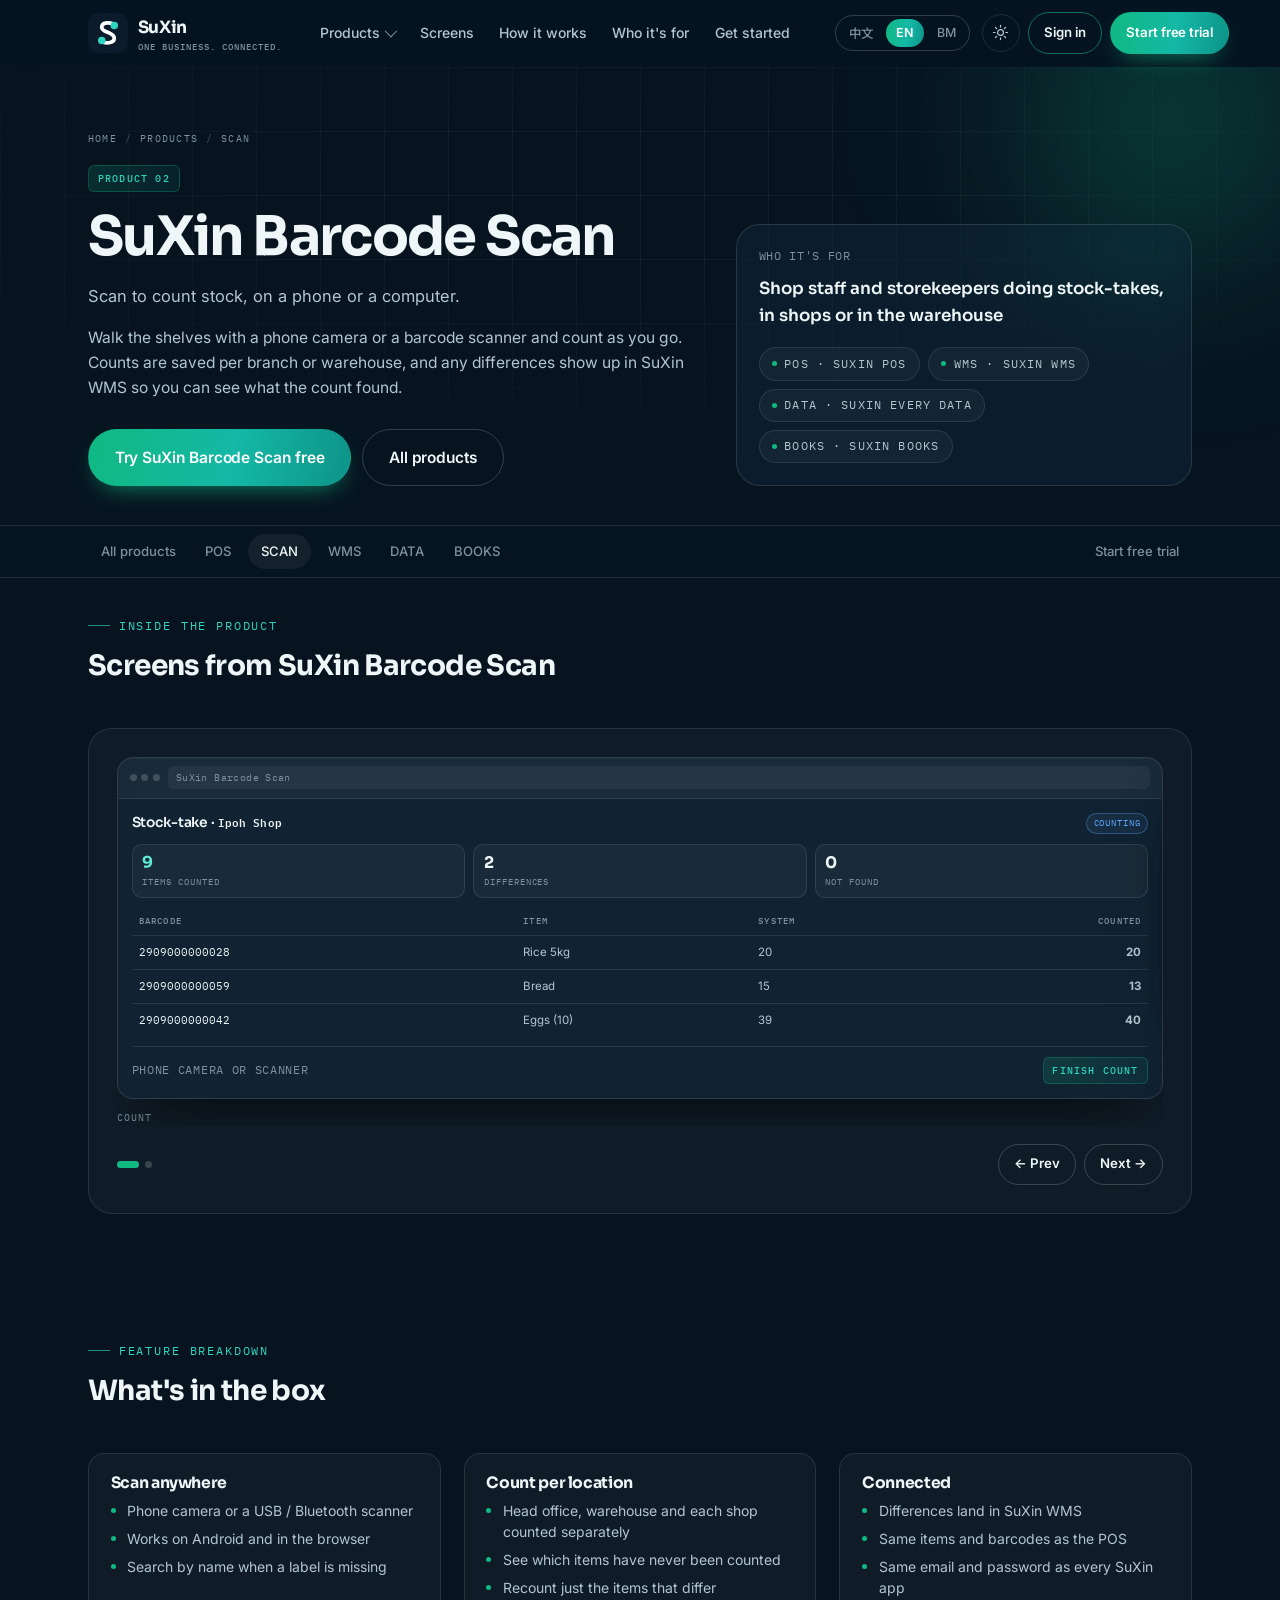
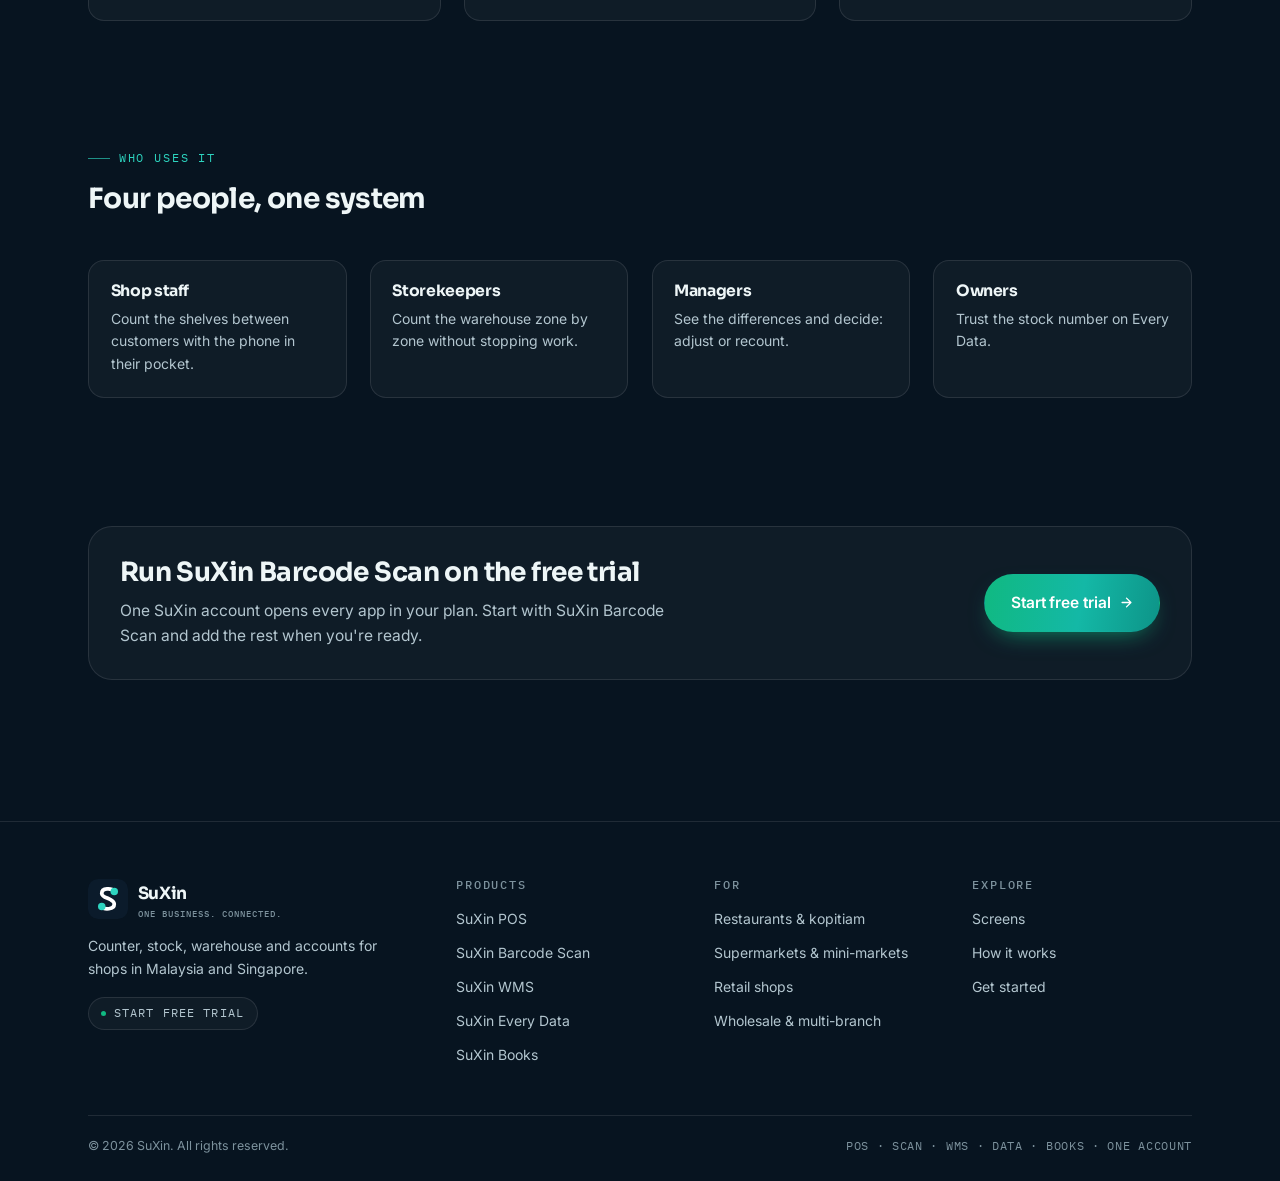
==== products/barcode-scan/index.html @ cfe455e8 "Replace BJ Enterprise site with the SuXin website" ====
<!DOCTYPE html>
<html lang="en">
<head>
<meta charset="utf-8"/>
<meta name="viewport" content="width=device-width, initial-scale=1"/>
<title>SuXin Barcode Scan — Scan to count stock, on a phone or a computer. | SuXin</title>
<meta name="description" content="Scan to count stock, on a phone or a computer."/>
<meta name="theme-color" content="#0B1B2B"/>
<meta property="og:type" content="website"/>
<meta property="og:site_name" content="SuXin"/>
<meta property="og:title" content="SuXin Barcode Scan"/>
<meta property="og:description" content="Scan to count stock, on a phone or a computer."/>
<meta property="og:image" content="../../assets/img/og-image.png"/>
<link rel="icon" type="image/svg+xml" href="../../assets/brand/suxin-mark.svg"/>
<link rel="apple-touch-icon" href="../../assets/brand/icon-192.png"/>
<link rel="preconnect" href="https://fonts.googleapis.com"/>
<link rel="preconnect" href="https://fonts.gstatic.com" crossorigin="anonymous"/>
<link rel="stylesheet" href="https://fonts.googleapis.com/css2?family=Sora:wght@400;500;600;700;800&amp;family=Inter:wght@400;500;600;700&amp;family=IBM+Plex+Mono:wght@400;500;600&amp;family=Noto+Sans+SC:wght@400;500;700&amp;display=swap"/>
<link rel="stylesheet" href="../../assets/site.css?v=a7d32435"/>
<link rel="stylesheet" href="../../assets/suxin.css?v=b6dadbbd"/>
<script>
  try { var t = localStorage.getItem('suxin-theme'); if (t === 'light') document.documentElement.setAttribute('data-theme', 'light'); } catch (e) {}
  document.documentElement.classList.add('js');
</script>
</head>
<body>
<!-- Generated by scripts/build_products.py; edit there, not here. -->
<div class="site">
<a href="#main" class="skip">Skip to content</a>

<header class="nav">
  <div class="wrap nav-in">
    <a class="brand" aria-label="SuXin home" href="../../#top"><img src="../../assets/brand/suxin-mark.svg" alt="" width="40" height="40"/><span>SuXin<small>One Business. Connected.</small></span></a>
    <nav class="nav-links" aria-label="Primary">
      <div class="mega-wrap">
        <button type="button" class="navlink has-mega" aria-expanded="false" aria-controls="mega">Products <i class="caret" aria-hidden="true"></i></button>
        <div class="mega" id="mega">
          <div class="mega-grid">
            <a class="mega-item" href="../../products/pos/"><span class="tag">POS</span><span><b>SuXin POS</b><span>Counter checkout for retail, supermarkets and F&amp;B.</span></span></a>
            <a class="mega-item" href="../../products/barcode-scan/" aria-current="page"><span class="tag">SCAN</span><span><b>SuXin Barcode Scan</b><span>Stock-take with a phone or a computer.</span></span></a>
            <a class="mega-item" href="../../products/wms/"><span class="tag">WMS</span><span><b>SuXin WMS</b><span>Receiving, transfers, purchase orders, costing.</span></span></a>
            <a class="mega-item" href="../../products/every-data/"><span class="tag">DATA</span><span><b>SuXin Every Data</b><span>The owner's view: sales, stock, reports, staff.</span></span></a>
            <a class="mega-item" href="../../products/books/"><span class="tag">BOOKS</span><span><b>SuXin Books</b><span>MyInvois e-invoices, bookkeeping, P&amp;L.</span></span></a>
          </div>
          <div class="mega-foot"><span class="mono dim">One account for every app</span><a href="../../#products">See all products →</a></div>
        </div>
      </div>
      <a href="../../#screens">Screens</a>
      <a href="../../#flow">How it works</a>
      <a href="../../#built-for">Who it's for</a>
      <a href="../../#start">Get started</a>
    </nav>
    <div class="nav-right">
      <div class="lang-switch" role="group" aria-label="Language"><button type="button" data-lang="zh" lang="zh-Hans">中文</button><button type="button" data-lang="en" lang="en">EN</button><button type="button" data-lang="ms" lang="ms">BM</button></div>
      <button type="button" class="icon-btn theme-btn" aria-label="Switch colour theme" title="Switch colour theme">
        <svg viewBox="0 0 24 24" fill="none" stroke="currentColor" stroke-width="1.7" aria-hidden="true" class="i-sun"><circle cx="12" cy="12" r="4.2"></circle><path d="M12 2v2.4M12 19.6V22M2 12h2.4M19.6 12H22M4.9 4.9l1.7 1.7M17.4 17.4l1.7 1.7M19.1 4.9l-1.7 1.7M6.6 17.4l-1.7 1.7" stroke-linecap="round"></path></svg>
        <svg viewBox="0 0 24 24" fill="none" stroke="currentColor" stroke-width="1.7" aria-hidden="true" class="i-moon"><path d="M20 14.2A8.4 8.4 0 1 1 9.8 4a6.9 6.9 0 0 0 10.2 10.2Z" stroke-linejoin="round"></path></svg>
      </button>
      <a class="btn btn-ghost btn-sm signin-btn" href="../../#start" data-link="signin">Sign in</a>
      <a class="btn btn-primary btn-sm" href="../../#start">Start free trial</a>
      <button type="button" class="icon-btn burger" aria-label="Open menu" aria-expanded="false" aria-controls="drawer">
        <svg viewBox="0 0 24 24" fill="none" stroke="currentColor" stroke-width="1.8" aria-hidden="true"><path d="M4 7h16M4 12h16M4 17h16" stroke-linecap="round"></path></svg>
      </button>
    </div>
  </div>
</header>

<div class="drawer" id="drawer">
  <nav aria-label="Mobile menu">
    <span class="dlabel">Products</span>
    <a class="sub" href="../../products/pos/">SuXin POS — Counter</a>
    <a class="sub" href="../../products/barcode-scan/" aria-current="page">SuXin Barcode Scan — Stock-take</a>
    <a class="sub" href="../../products/wms/">SuXin WMS — Warehouse</a>
    <a class="sub" href="../../products/every-data/">SuXin Every Data — Owner's view</a>
    <a class="sub" href="../../products/books/">SuXin Books — Accounts</a>
    <span class="dlabel">Explore</span>
    <a href="../../#screens">Screens</a>
    <a href="../../#flow">How it works</a>
    <a href="../../#built-for">Who it's for</a>
    <a href="../../#start">Get started</a>
  </nav>
  <div class="drawer-lang"><div class="lang-switch" role="group" aria-label="Language"><button type="button" data-lang="zh" lang="zh-Hans">中文</button><button type="button" data-lang="en" lang="en">EN</button><button type="button" data-lang="ms" lang="ms">BM</button></div></div>
  <a class="btn btn-ghost btn-block btn-lg drawer-signin" href="../../#start" data-link="signin">Sign in</a>
  <a class="btn btn-primary btn-block btn-lg" href="../../#start">Start free trial</a>
</div>

<main id="main">
<div class="page-in">

<section class="phead grid-bg"><span class="glow ora" style="width:400px;height:400px;top:-150px;right:-90px"></span>
  <div class="wrap">
    <nav class="crumbs" aria-label="Breadcrumb"><a href="../../">Home</a><span>/</span><a href="../../#products">Products</a><span>/</span><span aria-current="page">SCAN</span></nav>
    <div class="phead-side mt-4">
      <div>
        <span class="badge">Product 02</span>
        <h1 class="h1 mt-4">SuXin Barcode Scan</h1>
        <p class="lead mt-4">Scan to count stock, on a phone or a computer.</p>
        <p class="muted mt-4 max-w-[60ch]">Walk the shelves with a phone camera or a barcode scanner and count as you go. Counts are saved per branch or warehouse, and any differences show up in SuXin WMS so you can see what the count found.</p>
        <div class="hero-cta mt-[1.75rem]">
          <a class="btn btn-primary btn-lg" href="../../#start">Try SuXin Barcode Scan free</a>
          <a class="btn btn-ghost btn-lg" href="../../#products">All products</a>
        </div>
      </div>
      <div class="card glass">
        <div class="mono dim">Who it's for</div>
        <p class="mt-[0.6rem] font-(family-name:--f-display) text-[1.05rem] font-semibold">Shop staff and storekeepers doing stock-takes, in shops or in the warehouse</p>
        <div class="chips mt-[1.1rem]"><a class="chip" href="../../products/pos/"><i class="dot"></i>POS · SuXin POS</a><a class="chip" href="../../products/wms/"><i class="dot"></i>WMS · SuXin WMS</a><a class="chip" href="../../products/every-data/"><i class="dot"></i>DATA · SuXin Every Data</a><a class="chip" href="../../products/books/"><i class="dot"></i>BOOKS · SuXin Books</a></div>
      </div>
    </div>
  </div>
</section>

<div class="subnav">
  <div class="wrap subnav-in">
    <a href="../../#products">All products</a><a href="../../products/pos/">POS</a><a href="../../products/barcode-scan/" aria-current="page">SCAN</a><a href="../../products/wms/">WMS</a><a href="../../products/every-data/">DATA</a><a href="../../products/books/">BOOKS</a>
    <a class="ml-auto" href="../../#start">Start free trial</a>
  </div>
</div>

<section class="sec-tight pt-0">
  <div class="wrap">
    <div class="sec-head rv"><span class="eyebrow">Inside the product</span><h2 class="h2 text-[1.75rem]">Screens from SuXin Barcode Scan</h2></div>
    <div class="carousel" role="region" aria-label="SuXin Barcode Scan screens" tabindex="0">
      <div class="car-viewport"><div class="car-track"><div class="car-slide"><div class="mock"><div class="mock-bar"><span class="dots"><i></i><i></i><i></i></span><span class="url">SuXin Barcode Scan</span></div><div class="mock-body"><div class="mock-row"><span class="mock-h">Stock-take · <span class="code">Ipoh Shop</span></span><span class="st info">Counting</span></div><div class="kpis"><div class="kpi gold"><b>9</b><span>Items counted</span></div><div class="kpi"><b>2</b><span>Differences</span></div><div class="kpi"><b>0</b><span>Not found</span></div></div><table class="tbl"><thead><tr><th>Barcode</th><th>Item</th><th>System</th><th class="text-right">Counted</th></tr></thead><tbody><tr><td><span class="sk">2909000000028</span></td><td>Rice 5kg</td><td>20</td><td class="text-right"><b>20</b></td></tr><tr><td><span class="sk">2909000000059</span></td><td>Bread</td><td>15</td><td class="text-right"><b>13</b></td></tr><tr><td><span class="sk">2909000000042</span></td><td>Eggs (10)</td><td>39</td><td class="text-right"><b>40</b></td></tr></tbody></table><div class="mock-row border-t border-(--line) pt-[0.6rem]"><span class="mono dim">Phone camera or scanner</span><span class="badge">Finish count</span></div></div></div><div class="car-cap">Count</div></div><div class="car-slide" inert><div class="mock"><div class="mock-bar"><span class="dots"><i></i><i></i><i></i></span><span class="url">SuXin WMS</span></div><div class="mock-body"><div class="mock-row"><span class="mock-h">What the count found</span><span class="st warn">2 differences</span></div><table class="tbl"><thead><tr><th>Item</th><th>Expected</th><th>Counted</th><th class="text-right">Diff.</th></tr></thead><tbody><tr><td>Bread</td><td>15</td><td>13</td><td class="text-right"><span class="st warn">−2</span></td></tr><tr><td>Eggs (10)</td><td>39</td><td>40</td><td class="text-right"><span class="st ok">+1</span></td></tr><tr><td>Rice 5kg</td><td>20</td><td>20</td><td class="text-right"><span class="st">0</span></td></tr></tbody></table><div class="mock-row border-t border-(--line) pt-[0.6rem]"><span class="mono dim">Adjust stock or recount</span><span class="badge">Review</span></div></div></div><div class="car-cap">Differences in WMS</div></div></div></div>
      <div class="car-nav">
        <div class="car-dots"><button type="button" aria-label="Show Count" aria-current="true" class="on"></button><button type="button" aria-label="Show Differences in WMS" aria-current="false"></button></div>
        <div class="flex gap-2"><button type="button" class="btn btn-ghost btn-sm car-prev" aria-label="Previous screen">← Prev</button><button type="button" class="btn btn-ghost btn-sm car-next" aria-label="Next screen">Next →</button></div>
      </div>
    </div>
  </div>
</section>

<section class="sec-tight">
  <div class="wrap">
    <div class="sec-head rv"><span class="eyebrow">Feature breakdown</span><h2 class="h2 text-[1.75rem]">What's in the box</h2></div>
    <div class="grid g3"><div class="fbox rv"><h4>Scan anywhere</h4><ul><li>Phone camera or a USB / Bluetooth scanner</li><li>Works on Android and in the browser</li><li>Search by name when a label is missing</li></ul></div><div class="fbox rv d1"><h4>Count per location</h4><ul><li>Head office, warehouse and each shop counted separately</li><li>See which items have never been counted</li><li>Recount just the items that differ</li></ul></div><div class="fbox rv d2"><h4>Connected</h4><ul><li>Differences land in SuXin WMS</li><li>Same items and barcodes as the POS</li><li>Same email and password as every SuXin app</li></ul></div></div>
  </div>
</section>

<section class="sec-tight">
  <div class="wrap">
    <div class="sec-head rv"><span class="eyebrow">Who uses it</span><h2 class="h2 text-[1.75rem]">Four people, one system</h2></div>
    <div class="grid g4"><div class="fbox rv"><h4>Shop staff</h4><p class="text-(length:--fs-sm) text-(color:--tx-2)">Count the shelves between customers with the phone in their pocket.</p></div><div class="fbox rv d1"><h4>Storekeepers</h4><p class="text-(length:--fs-sm) text-(color:--tx-2)">Count the warehouse zone by zone without stopping work.</p></div><div class="fbox rv d2"><h4>Managers</h4><p class="text-(length:--fs-sm) text-(color:--tx-2)">See the differences and decide: adjust or recount.</p></div><div class="fbox rv d3"><h4>Owners</h4><p class="text-(length:--fs-sm) text-(color:--tx-2)">Trust the stock number on Every Data.</p></div></div>
  </div>
</section>

<section class="sec-tight">
  <div class="wrap">
    <div class="card card-pad-lg rv grid grid-cols-[minmax(0,1.2fr)_auto] items-center gap-[1.75rem] max-[860px]:grid-cols-1">
      <div>
        <h2 class="h2 text-[1.65rem]">Run SuXin Barcode Scan on the free trial</h2>
        <p class="muted mt-[0.7rem] max-w-[56ch]">One SuXin account opens every app in your plan. Start with SuXin Barcode Scan and add the rest when you're ready.</p>
      </div>
      <div class="band-cta"><a class="btn btn-primary btn-lg" href="../../#start">Start free trial <svg viewBox="0 0 24 24" fill="none" stroke="currentColor" stroke-width="2.2" aria-hidden="true"><path d="M5 12h13M12 5l7 7-7 7" stroke-linecap="round" stroke-linejoin="round"></path></svg></a></div>
    </div>
  </div>
</section>

</div>
</main>

<footer class="foot">
  <div class="wrap">
    <div class="foot-grid">
      <div>
        <a class="brand mb-4" aria-label="SuXin home" href="../../#top"><img src="../../assets/brand/suxin-mark.svg" alt="" width="40" height="40"/><span>SuXin<small>One Business. Connected.</small></span></a>
        <p class="muted max-w-[34ch] text-(length:--fs-sm)">Counter, stock, warehouse and accounts for shops in Malaysia and Singapore.</p>
        <div class="chips mt-4"><a class="chip" href="../../#start"><i class="dot"></i>Start free trial</a></div>
      </div>
      <div><h4>Products</h4>
        <ul>
          <li><a href="../../products/pos/">SuXin POS</a></li>
          <li><a href="../../products/barcode-scan/">SuXin Barcode Scan</a></li>
          <li><a href="../../products/wms/">SuXin WMS</a></li>
          <li><a href="../../products/every-data/">SuXin Every Data</a></li>
          <li><a href="../../products/books/">SuXin Books</a></li>
        </ul>
      </div>
      <div><h4>For</h4>
        <ul>
          <li><a href="../../#built-for">Restaurants &amp; kopitiam</a></li>
          <li><a href="../../#built-for">Supermarkets &amp; mini-markets</a></li>
          <li><a href="../../#built-for">Retail shops</a></li>
          <li><a href="../../#built-for">Wholesale &amp; multi-branch</a></li>
        </ul>
      </div>
      <div><h4>Explore</h4>
        <ul>
          <li><a href="../../#screens">Screens</a></li>
          <li><a href="../../#flow">How it works</a></li>
          <li><a href="../../#start">Get started</a></li>
        </ul>
      </div>
    </div>
    <div class="foot-bot"><span>© <span data-year>2026</span> SuXin. All rights reserved.</span><span class="mono">POS · SCAN · WMS · DATA · BOOKS · one account</span></div>
  </div>
</footer>
</div>
<script src="../../assets/i18n.js?v=e50a1dd6" defer></script>
<script src="../../assets/site.js?v=f52f647a" defer></script>
</body>
</html>
---- assets/suxin.css ----
/* SuXin additions on top of site.css (the shared layout system). */

.site .skip { position: absolute; top: 0; left: -9999px; z-index: 200; border-bottom-right-radius: .5rem; background: var(--grad); color: #fff; padding: .7rem 1.1rem; }
.site .skip:focus { left: 0; }

/* Square app-icon logo instead of a tall mark */
.site .brand { gap: .6rem; }
.site .brand img { height: 40px; width: 40px; border-radius: 10px; }
.site .brand small { letter-spacing: .12em; font-size: .54rem; }

/* Product code inside the flow circles */
.site .node-code { font-family: var(--f-mono); font-weight: 600; }

/* Sixth product card: the "start here" card */
.site .pcard-cta { background: var(--grad-soft); border-color: var(--line-strong); }

/* Small-screen tidy-ups for the longer SuXin labels */
@media (width <= 620px) {
  .site .brand small { display: none; }
  .site .hero-chips { flex-wrap: wrap; }
}

/* Light theme: the mint/teal accents need more contrast on a pale background */
:root[data-theme=light] .site { --gold: #0d9488; --amber: #0f766e; }

/* Language switch: 中文 / EN / BM, a single segmented pill */
.site .lang-switch { display: inline-flex; align-items: center; gap: 2px; padding: 3px; border: 1px solid var(--line-strong); border-radius: var(--r-pill); margin-right: .25rem; }
.site .lang-switch button { font: 500 .78rem/1 var(--f-body); color: var(--tx-3); min-width: 2.4rem; padding: .5rem .65rem; border-radius: var(--r-pill); cursor: pointer; transition: color .18s, background .18s; }
.site .lang-switch button:hover { color: var(--tx); }
.site .lang-switch button[aria-pressed="true"] { color: #fff; background: var(--grad); font-weight: 600; }
.site .lang-switch button[lang="zh-Hans"] { font-family: "Noto Sans SC", var(--f-body); }
.site .signin-btn { border-color: color-mix(in srgb, var(--orange) 55%, transparent); color: var(--tx); }
.site .drawer-lang { margin-top: 1.5rem; }
.site .drawer-lang .lang-switch button { font-size: .95rem; padding: .6rem .9rem; }
.site .drawer .drawer-signin { margin-top: 1rem; }
.site .drawer .drawer-signin + .btn { margin-top: .6rem; }
/* Keep the header from crowding: language + sign-in move into the menu below 1080px */
@media (width <= 1080px) {
  .site .nav-right > .lang-switch, .site .nav-right > .signin-btn { display: none; }
}
/* Chinese headings: break between phrases, not in the middle of one */
html[lang="zh-Hans"] .site :is(.display, .h1, .h2) { word-break: keep-all; text-wrap: balance; }
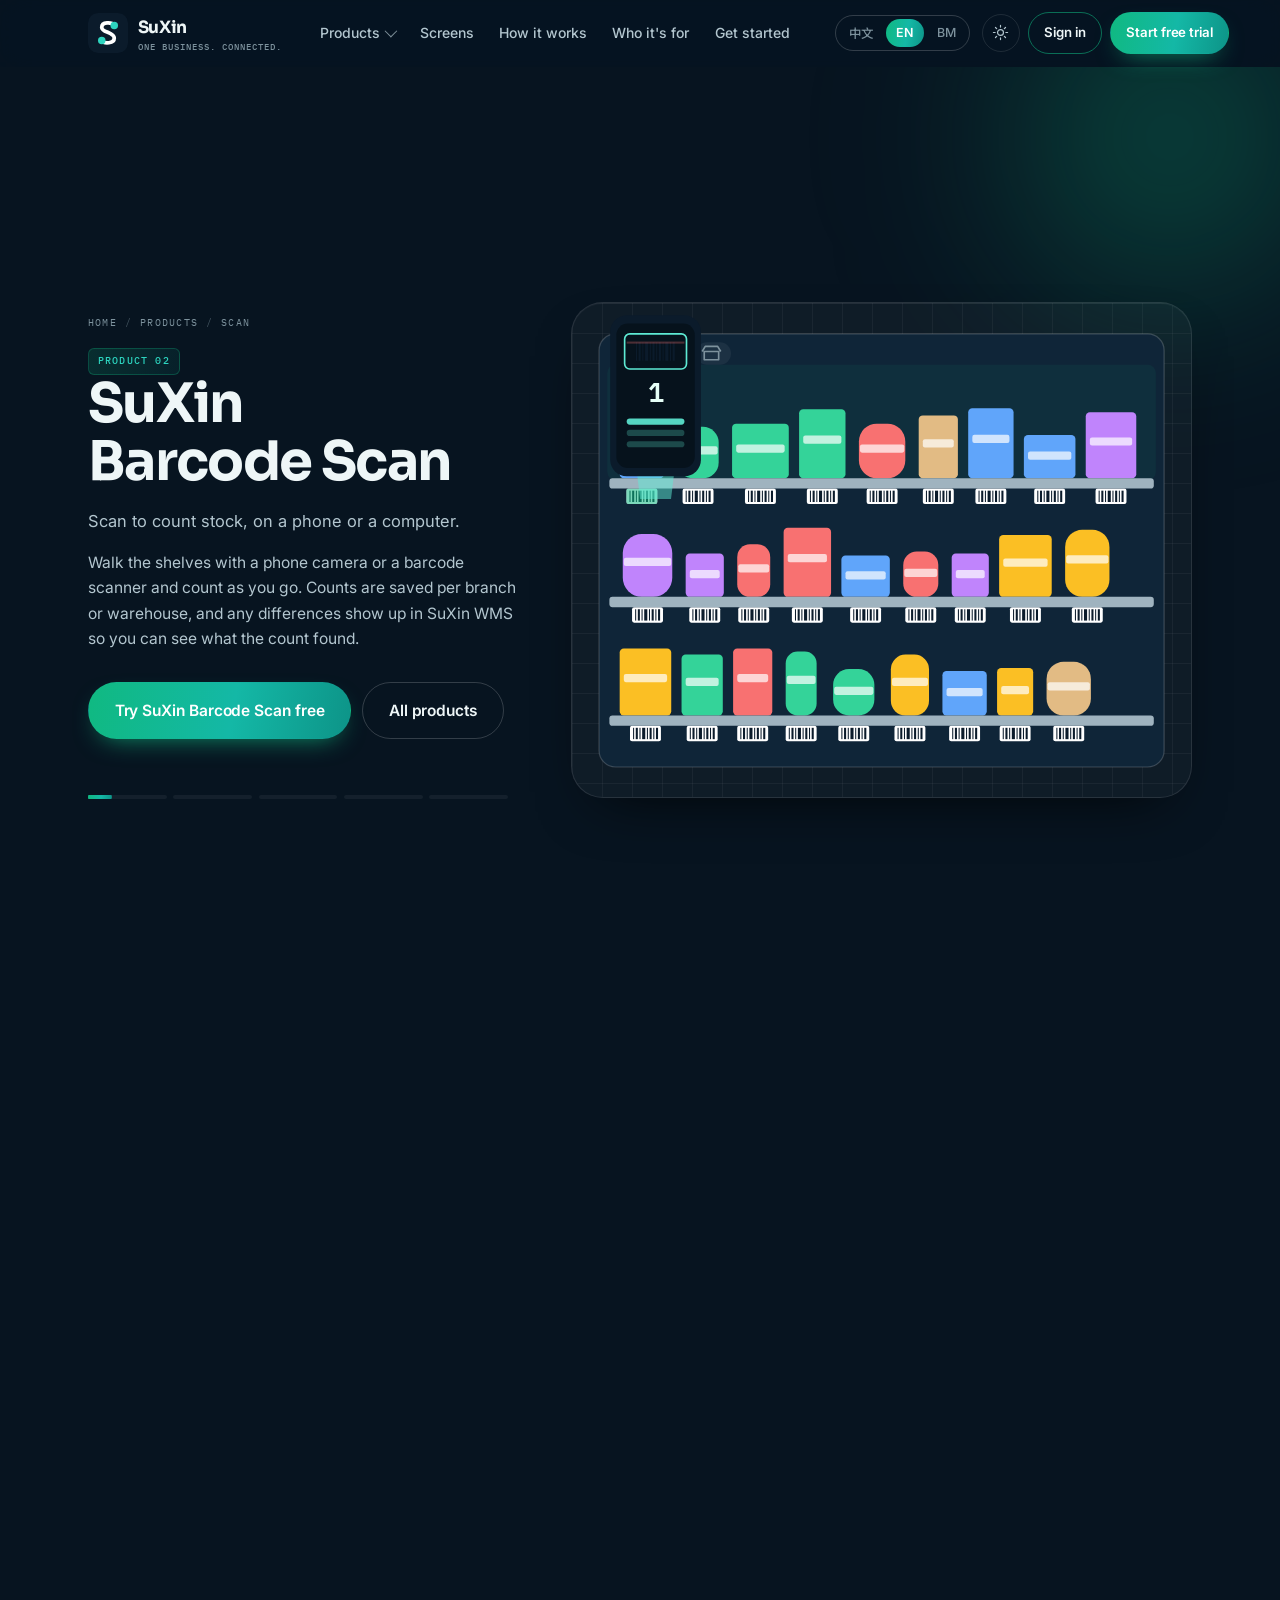
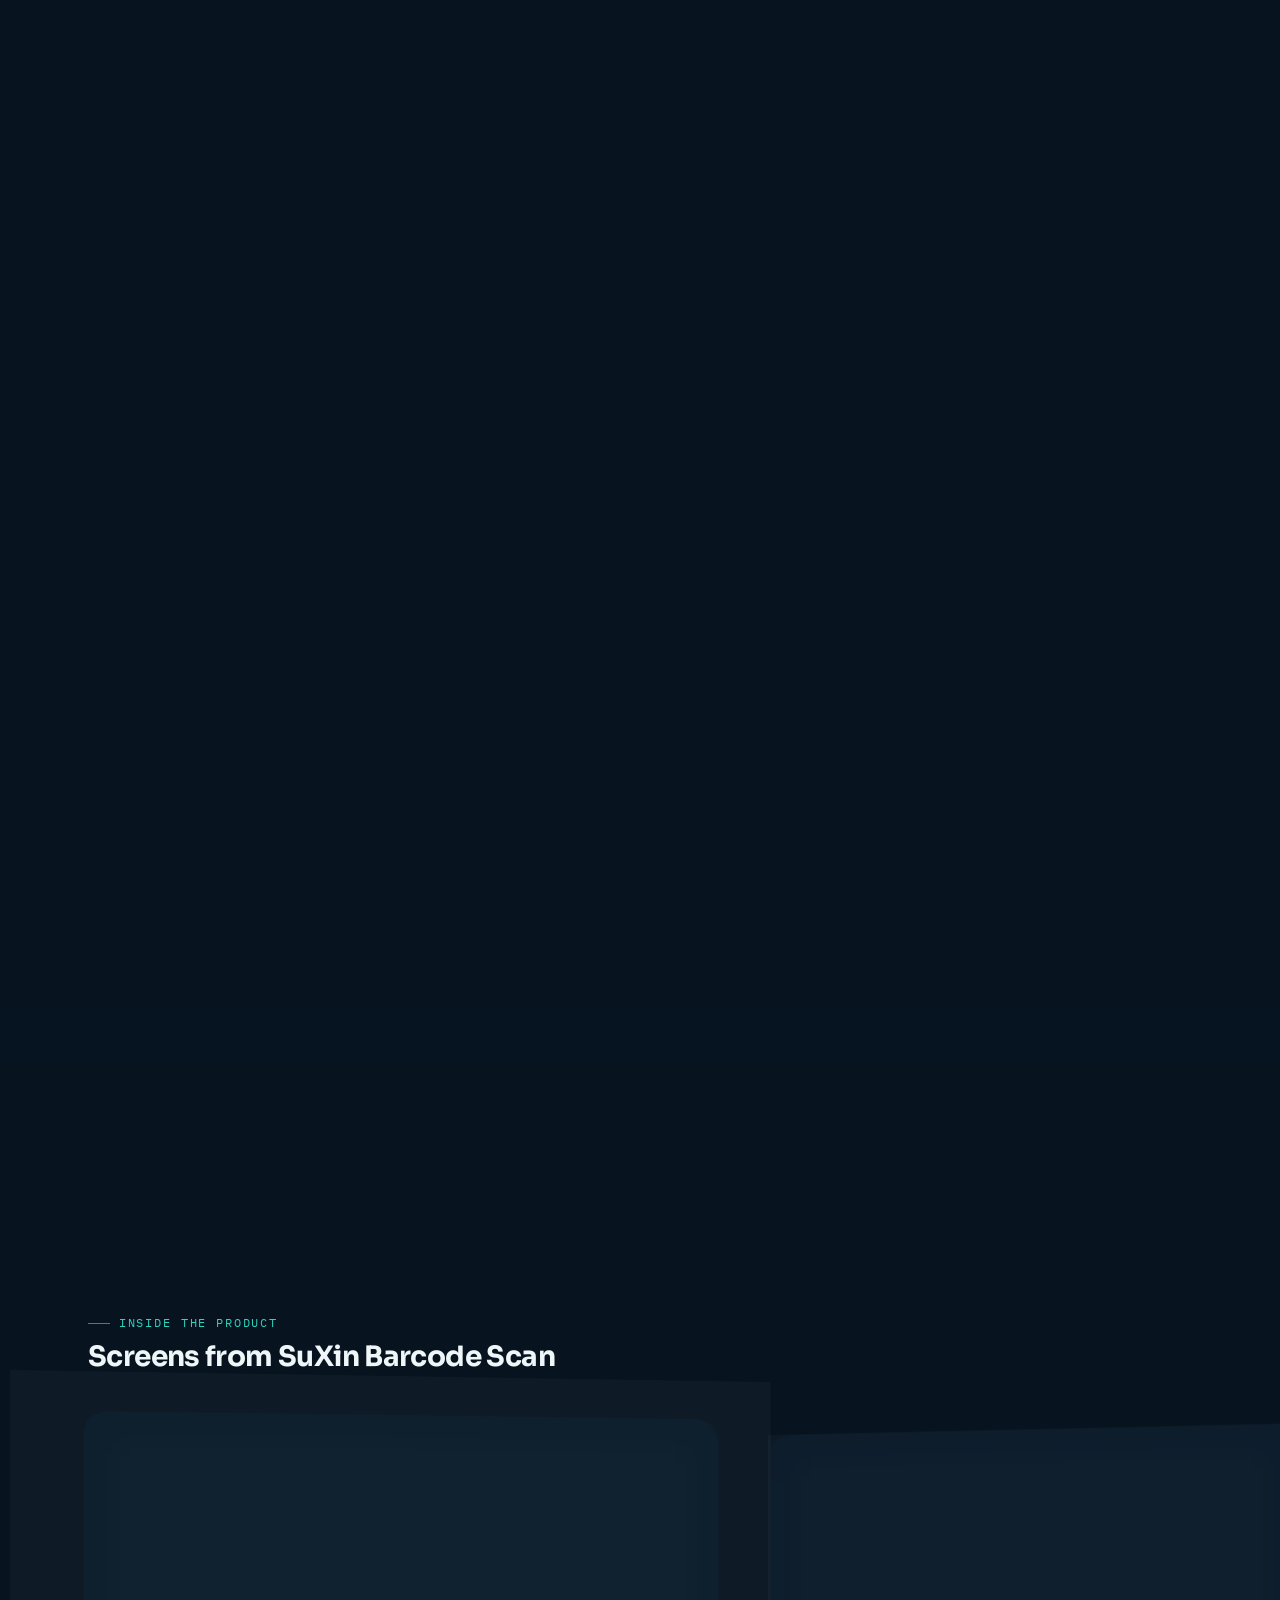
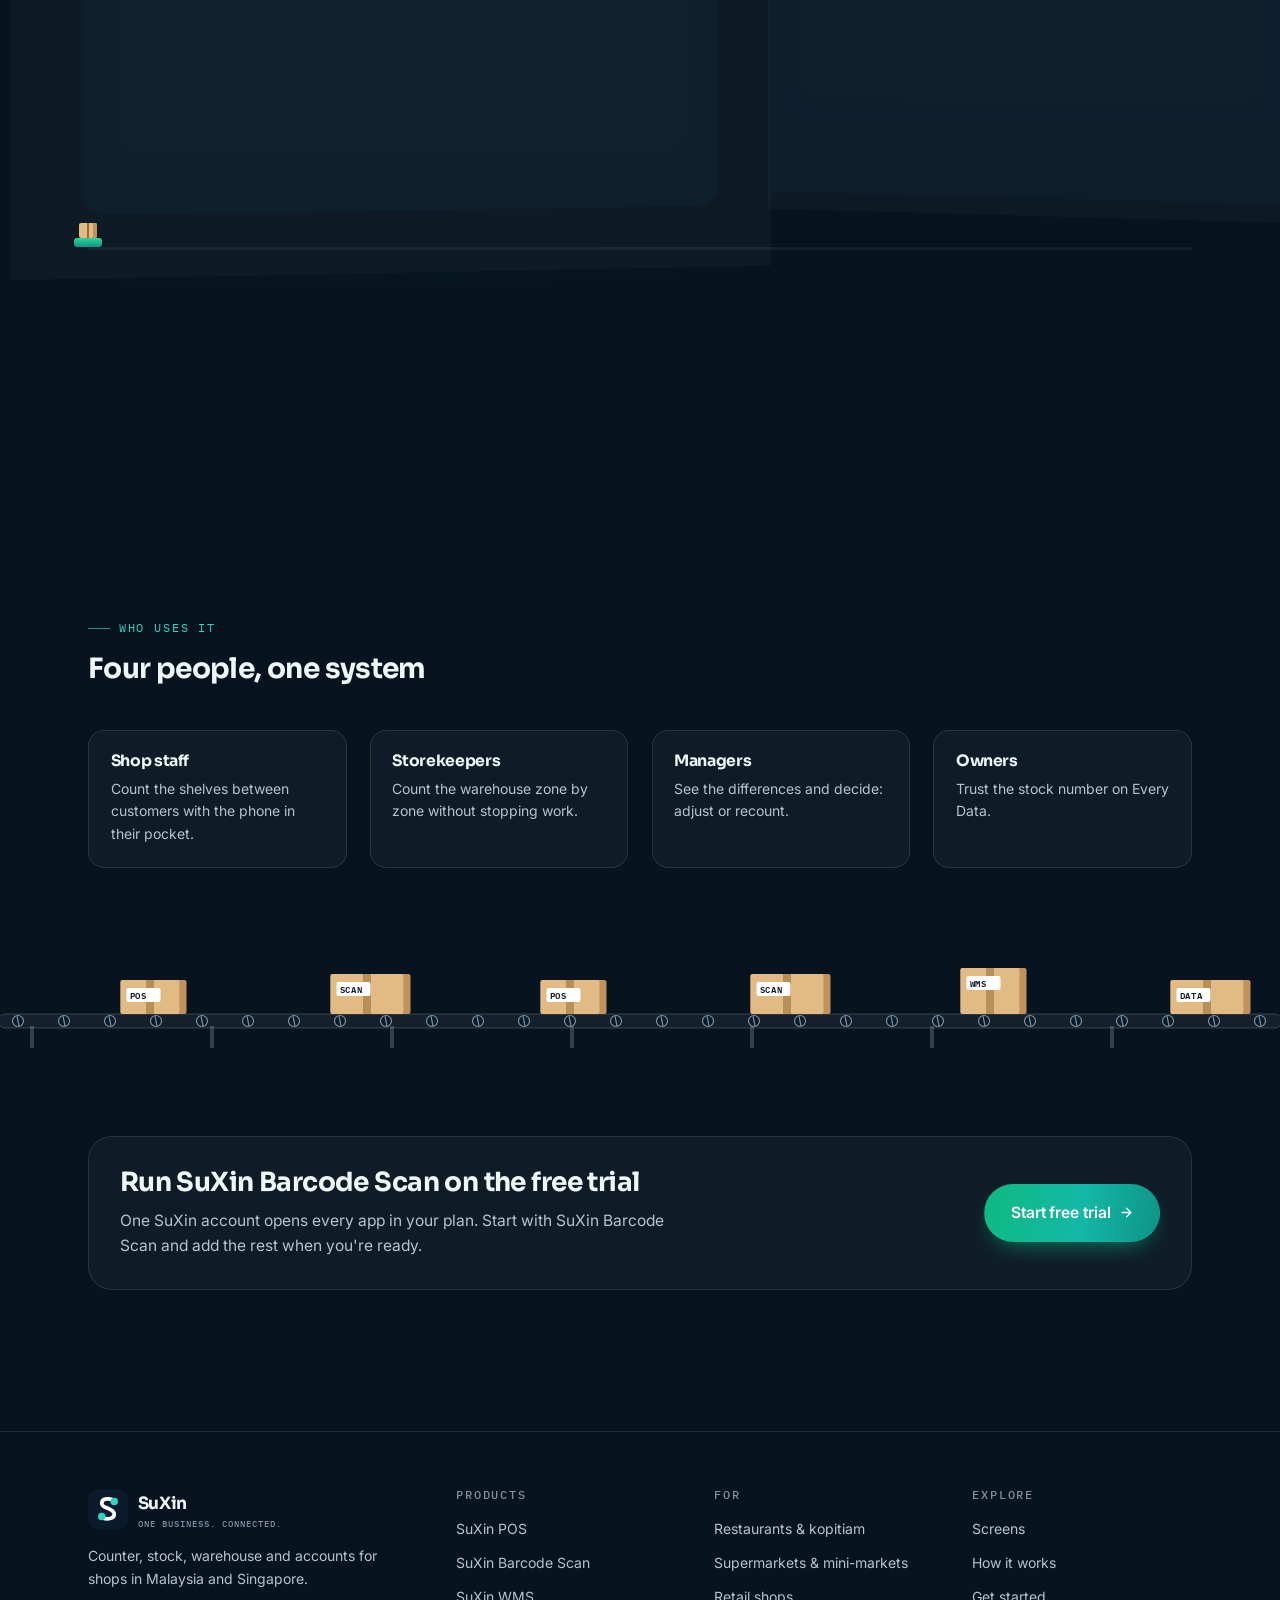
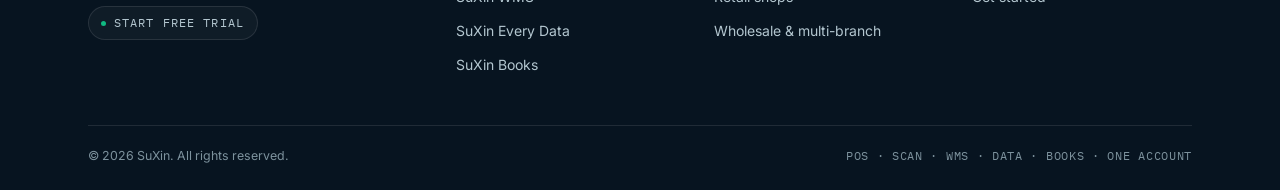
==== commit f7683e52: "Refactor code structure for improved readability and maintainability" ====
--- a/products/barcode-scan/index.html
+++ b/products/barcode-scan/index.html
@@ -18,6 +18,8 @@
 <link rel="stylesheet" href="https://fonts.googleapis.com/css2?family=Sora:wght@400;500;600;700;800&amp;family=Inter:wght@400;500;600;700&amp;family=IBM+Plex+Mono:wght@400;500;600&amp;family=Noto+Sans+SC:wght@400;500;700&amp;display=swap"/>
 <link rel="stylesheet" href="../../assets/site.css?v=a7d32435"/>
 <link rel="stylesheet" href="../../assets/suxin.css?v=b6dadbbd"/>
+<link rel="stylesheet" href="../../assets/warehouse.css?v=e04f817f"/>
+<link rel="stylesheet" href="../../assets/product-scenes.css?v=6a71317b"/>
 <script>
   try { var t = localStorage.getItem('suxin-theme'); if (t === 'light') document.documentElement.setAttribute('data-theme', 'light'); } catch (e) {}
   document.documentElement.classList.add('js');
@@ -26,6 +28,7 @@
 <body>
 <!-- Generated by scripts/build_products.py; edit there, not here. -->
 <div class="site">
+<div class="scroll-prog" aria-hidden="true"></div>
 <a href="#main" class="skip">Skip to content</a>
 
 <header class="nav">
@@ -85,27 +88,52 @@
 </div>
 
 <main id="main">
-<div class="page-in">
-
-<section class="phead grid-bg"><span class="glow ora" style="width:400px;height:400px;top:-150px;right:-90px"></span>
-  <div class="wrap">
-    <nav class="crumbs" aria-label="Breadcrumb"><a href="../../">Home</a><span>/</span><a href="../../#products">Products</a><span>/</span><span aria-current="page">SCAN</span></nav>
-    <div class="phead-side mt-4">
-      <div>
-        <span class="badge">Product 02</span>
-        <h1 class="h1 mt-4">SuXin Barcode Scan</h1>
-        <p class="lead mt-4">Scan to count stock, on a phone or a computer.</p>
-        <p class="muted mt-4 max-w-[60ch]">Walk the shelves with a phone camera or a barcode scanner and count as you go. Counts are saved per branch or warehouse, and any differences show up in SuXin WMS so you can see what the count found.</p>
-        <div class="hero-cta mt-[1.75rem]">
-          <a class="btn btn-primary btn-lg" href="../../#start">Try SuXin Barcode Scan free</a>
-          <a class="btn btn-ghost btn-lg" href="../../#products">All products</a>
-        </div>
-      </div>
-      <div class="card glass">
-        <div class="mono dim">Who it's for</div>
-        <p class="mt-[0.6rem] font-(family-name:--f-display) text-[1.05rem] font-semibold">Shop staff and storekeepers doing stock-takes, in shops or in the warehouse</p>
-        <div class="chips mt-[1.1rem]"><a class="chip" href="../../products/pos/"><i class="dot"></i>POS · SuXin POS</a><a class="chip" href="../../products/wms/"><i class="dot"></i>WMS · SuXin WMS</a><a class="chip" href="../../products/every-data/"><i class="dot"></i>DATA · SuXin Every Data</a><a class="chip" href="../../products/books/"><i class="dot"></i>BOOKS · SuXin Books</a></div>
-      </div>
+<div class="page-in" id="top">
+
+<section class="pstory" data-scene="barcode-scan" style="--n:5" aria-label="SuXin Barcode Scan">
+  <div class="pstory-stage">
+    <span class="glow ora" style="width:460px;height:460px;top:-160px;right:-120px"></span>
+    <div class="wrap pstory-grid">
+      <div class="pstory-copy">
+        <div class="pstory-panels">
+        <div class="pstory-panel">
+          <nav class="crumbs" aria-label="Breadcrumb"><a href="../../">Home</a><span>/</span><a href="../../#products">Products</a><span>/</span><span aria-current="page">SCAN</span></nav>
+          <span class="badge mt-4">Product 02</span>
+          <h1 class="h1 mt-4">SuXin Barcode Scan</h1>
+          <p class="lead">Scan to count stock, on a phone or a computer.</p>
+          <p class="muted mt-4 max-w-[56ch] pstory-body">Walk the shelves with a phone camera or a barcode scanner and count as you go. Counts are saved per branch or warehouse, and any differences show up in SuXin WMS so you can see what the count found.</p>
+          <div class="hero-cta mt-[1.5rem]">
+            <a class="btn btn-primary btn-lg" href="../../#start">Try SuXin Barcode Scan free</a>
+            <a class="btn btn-ghost btn-lg" href="../../#products">All products</a>
+          </div>
+        </div>
+        <div class="pstory-panel">
+          <span class="story-num" aria-hidden="true">01</span>
+          <span class="badge">SuXin Barcode Scan</span>
+          <h2 class="h2">Scan anywhere</h2>
+          <ul class="story-list"><li>Phone camera or a USB / Bluetooth scanner</li><li>Works on Android and in the browser</li><li>Search by name when a label is missing</li></ul>
+        </div>
+        <div class="pstory-panel">
+          <span class="story-num" aria-hidden="true">02</span>
+          <span class="badge">SuXin Barcode Scan</span>
+          <h2 class="h2">Count per location</h2>
+          <ul class="story-list"><li>Head office, warehouse and each shop counted separately</li><li>See which items have never been counted</li><li>Recount just the items that differ</li></ul>
+        </div>
+        <div class="pstory-panel">
+          <span class="story-num" aria-hidden="true">03</span>
+          <span class="badge">SuXin Barcode Scan</span>
+          <h2 class="h2">Connected</h2>
+          <ul class="story-list"><li>Differences land in SuXin WMS</li><li>Same items and barcodes as the POS</li><li>Same email and password as every SuXin app</li></ul>
+        </div>
+        <div class="pstory-panel">
+          <span class="badge">Who it's for</span>
+          <p class="story-who">Shop staff and storekeepers doing stock-takes, in shops or in the warehouse</p>
+          <div class="chips mt-[1.1rem]"><a class="chip" href="../../products/pos/"><i class="dot"></i>POS · SuXin POS</a><a class="chip" href="../../products/wms/"><i class="dot"></i>WMS · SuXin WMS</a><a class="chip" href="../../products/every-data/"><i class="dot"></i>DATA · SuXin Every Data</a><a class="chip" href="../../products/books/"><i class="dot"></i>BOOKS · SuXin Books</a></div>
+        </div>
+        </div>
+        <div class="pstory-segs" aria-label="Story steps"><button type="button" aria-label="1 / 5"><i></i></button><button type="button" aria-label="2 / 5"><i></i></button><button type="button" aria-label="3 / 5"><i></i></button><button type="button" aria-label="4 / 5"><i></i></button><button type="button" aria-label="5 / 5"><i></i></button></div>
+      </div>
+      <div class="pstory-scene"></div>
     </div>
   </div>
 </section>
@@ -117,23 +145,13 @@
   </div>
 </div>
 
-<section class="sec-tight pt-0">
+<section class="sec-tight pt-0 hpin">
+  <div class="hpin-sticky">
   <div class="wrap">
     <div class="sec-head rv"><span class="eyebrow">Inside the product</span><h2 class="h2 text-[1.75rem]">Screens from SuXin Barcode Scan</h2></div>
-    <div class="carousel" role="region" aria-label="SuXin Barcode Scan screens" tabindex="0">
-      <div class="car-viewport"><div class="car-track"><div class="car-slide"><div class="mock"><div class="mock-bar"><span class="dots"><i></i><i></i><i></i></span><span class="url">SuXin Barcode Scan</span></div><div class="mock-body"><div class="mock-row"><span class="mock-h">Stock-take · <span class="code">Ipoh Shop</span></span><span class="st info">Counting</span></div><div class="kpis"><div class="kpi gold"><b>9</b><span>Items counted</span></div><div class="kpi"><b>2</b><span>Differences</span></div><div class="kpi"><b>0</b><span>Not found</span></div></div><table class="tbl"><thead><tr><th>Barcode</th><th>Item</th><th>System</th><th class="text-right">Counted</th></tr></thead><tbody><tr><td><span class="sk">2909000000028</span></td><td>Rice 5kg</td><td>20</td><td class="text-right"><b>20</b></td></tr><tr><td><span class="sk">2909000000059</span></td><td>Bread</td><td>15</td><td class="text-right"><b>13</b></td></tr><tr><td><span class="sk">2909000000042</span></td><td>Eggs (10)</td><td>39</td><td class="text-right"><b>40</b></td></tr></tbody></table><div class="mock-row border-t border-(--line) pt-[0.6rem]"><span class="mono dim">Phone camera or scanner</span><span class="badge">Finish count</span></div></div></div><div class="car-cap">Count</div></div><div class="car-slide" inert><div class="mock"><div class="mock-bar"><span class="dots"><i></i><i></i><i></i></span><span class="url">SuXin WMS</span></div><div class="mock-body"><div class="mock-row"><span class="mock-h">What the count found</span><span class="st warn">2 differences</span></div><table class="tbl"><thead><tr><th>Item</th><th>Expected</th><th>Counted</th><th class="text-right">Diff.</th></tr></thead><tbody><tr><td>Bread</td><td>15</td><td>13</td><td class="text-right"><span class="st warn">−2</span></td></tr><tr><td>Eggs (10)</td><td>39</td><td>40</td><td class="text-right"><span class="st ok">+1</span></td></tr><tr><td>Rice 5kg</td><td>20</td><td>20</td><td class="text-right"><span class="st">0</span></td></tr></tbody></table><div class="mock-row border-t border-(--line) pt-[0.6rem]"><span class="mono dim">Adjust stock or recount</span><span class="badge">Review</span></div></div></div><div class="car-cap">Differences in WMS</div></div></div></div>
-      <div class="car-nav">
-        <div class="car-dots"><button type="button" aria-label="Show Count" aria-current="true" class="on"></button><button type="button" aria-label="Show Differences in WMS" aria-current="false"></button></div>
-        <div class="flex gap-2"><button type="button" class="btn btn-ghost btn-sm car-prev" aria-label="Previous screen">← Prev</button><button type="button" class="btn btn-ghost btn-sm car-next" aria-label="Next screen">Next →</button></div>
-      </div>
-    </div>
-  </div>
-</section>
-
-<section class="sec-tight">
-  <div class="wrap">
-    <div class="sec-head rv"><span class="eyebrow">Feature breakdown</span><h2 class="h2 text-[1.75rem]">What's in the box</h2></div>
-    <div class="grid g3"><div class="fbox rv"><h4>Scan anywhere</h4><ul><li>Phone camera or a USB / Bluetooth scanner</li><li>Works on Android and in the browser</li><li>Search by name when a label is missing</li></ul></div><div class="fbox rv d1"><h4>Count per location</h4><ul><li>Head office, warehouse and each shop counted separately</li><li>See which items have never been counted</li><li>Recount just the items that differ</li></ul></div><div class="fbox rv d2"><h4>Connected</h4><ul><li>Differences land in SuXin WMS</li><li>Same items and barcodes as the POS</li><li>Same email and password as every SuXin app</li></ul></div></div>
+    <div class="grid hpin-track shots"><figure class="card shot rv"><div class="mock"><div class="mock-bar"><span class="dots"><i></i><i></i><i></i></span><span class="url">SuXin Barcode Scan</span></div><div class="mock-body"><div class="mock-row"><span class="mock-h">Stock-take · <span class="code">Ipoh Shop</span></span><span class="st info">Counting</span></div><div class="kpis"><div class="kpi gold"><b>9</b><span>Items counted</span></div><div class="kpi"><b>2</b><span>Differences</span></div><div class="kpi"><b>0</b><span>Not found</span></div></div><table class="tbl"><thead><tr><th>Barcode</th><th>Item</th><th>System</th><th class="text-right">Counted</th></tr></thead><tbody><tr><td><span class="sk">2909000000028</span></td><td>Rice 5kg</td><td>20</td><td class="text-right"><b>20</b></td></tr><tr><td><span class="sk">2909000000059</span></td><td>Bread</td><td>15</td><td class="text-right"><b>13</b></td></tr><tr><td><span class="sk">2909000000042</span></td><td>Eggs (10)</td><td>39</td><td class="text-right"><b>40</b></td></tr></tbody></table><div class="mock-row border-t border-(--line) pt-[0.6rem]"><span class="mono dim">Phone camera or scanner</span><span class="badge">Finish count</span></div></div></div><figcaption class="car-cap">Count</figcaption></figure><figure class="card shot rv"><div class="mock"><div class="mock-bar"><span class="dots"><i></i><i></i><i></i></span><span class="url">SuXin WMS</span></div><div class="mock-body"><div class="mock-row"><span class="mock-h">What the count found</span><span class="st warn">2 differences</span></div><table class="tbl"><thead><tr><th>Item</th><th>Expected</th><th>Counted</th><th class="text-right">Diff.</th></tr></thead><tbody><tr><td>Bread</td><td>15</td><td>13</td><td class="text-right"><span class="st warn">−2</span></td></tr><tr><td>Eggs (10)</td><td>39</td><td>40</td><td class="text-right"><span class="st ok">+1</span></td></tr><tr><td>Rice 5kg</td><td>20</td><td>20</td><td class="text-right"><span class="st">0</span></td></tr></tbody></table><div class="mock-row border-t border-(--line) pt-[0.6rem]"><span class="mono dim">Adjust stock or recount</span><span class="badge">Review</span></div></div></div><figcaption class="car-cap">Differences in WMS</figcaption></figure></div>
+    <div class="hpin-bar" aria-hidden="true"><i></i><b class="hpin-cart"></b></div>
+  </div>
   </div>
 </section>
 
@@ -143,6 +161,8 @@
     <div class="grid g4"><div class="fbox rv"><h4>Shop staff</h4><p class="text-(length:--fs-sm) text-(color:--tx-2)">Count the shelves between customers with the phone in their pocket.</p></div><div class="fbox rv d1"><h4>Storekeepers</h4><p class="text-(length:--fs-sm) text-(color:--tx-2)">Count the warehouse zone by zone without stopping work.</p></div><div class="fbox rv d2"><h4>Managers</h4><p class="text-(length:--fs-sm) text-(color:--tx-2)">See the differences and decide: adjust or recount.</p></div><div class="fbox rv d3"><h4>Owners</h4><p class="text-(length:--fs-sm) text-(color:--tx-2)">Trust the stock number on Every Data.</p></div></div>
   </div>
 </section>
+
+<div class="belt" aria-hidden="true"></div>
 
 <section class="sec-tight">
   <div class="wrap">
@@ -196,7 +216,9 @@
   </div>
 </footer>
 </div>
-<script src="../../assets/i18n.js?v=e50a1dd6" defer></script>
+<script src="../../assets/i18n.js?v=4875a974" defer></script>
 <script src="../../assets/site.js?v=f52f647a" defer></script>
+<script src="../../assets/warehouse.js?v=8d1aa5b9" defer></script>
+<script src="../../assets/product-scenes.js?v=d5cb7f47" defer></script>
 </body>
 </html>
--- a/assets/warehouse.css
+++ b/assets/warehouse.css
@@ -0,0 +1,216 @@
+/* SuXin homepage: scroll story over the isometric warehouse, plus scroll effects
+   for the rest of the page. Loaded only by index.html, after site.css and suxin.css. */
+
+/* ---------- warehouse materials (three tones per block: top, left, right) ---------- */
+.site {
+  --wh-lane: #dcebee;
+  --wh-lane-op: .13;
+  --wh-shadow: #00000059;
+  --wh-screen: #06121c;
+  --wh-skin: #f1c9a5;
+  --wh-legs: #1d3446;
+}
+.wh .bx .t { fill: var(--t); }
+.wh .bx .l { fill: var(--l); }
+.wh .bx .r { fill: var(--r); }
+.wh .m-floor   { --t: #10263a; --l: #081723; --r: #0c1e2e; }
+.wh .m-post    { --t: #a9bcc6; --l: #5f7584; --r: #7f95a1; }
+.wh .m-shelf   { --t: #3e586c; --l: #22384a; --r: #2d475b; }
+.wh .m-box     { --t: #eccb97; --l: #b4844c; --r: #d3a46a; }
+.wh .m-box2    { --t: #dcb27a; --l: #9c6d3c; --r: #bd8d55; }
+.wh .m-pallet  { --t: #8f7049; --l: #5a442b; --r: #75583a; }
+.wh .m-truck   { --t: #eef3f5; --l: #aebfc6; --r: #d3dee2; }
+.wh .m-cab     { --t: #4ade9d; --l: #0b7d5a; --r: #10b981; }
+.wh .m-steel   { --t: #cbd8de; --l: #7f97a4; --r: #a6bac4; }
+.wh .m-dark    { --t: #1b3246; --l: #0b1a27; --r: #12283a; }
+.wh .m-machine { --t: #e6edf0; --l: #8fa4af; --r: #b9c8cf; }
+.wh .m-belt    { --t: #2b4253; --l: #142431; --r: #1d3242; }
+.wh .m-pod     { --t: #163449; --l: #0a1c29; --r: #10283a; }
+.wh .m-screen  { --t: #2a4357; --l: #06121c; --r: #18303f; }
+.wh .m-desk    { --t: #d7e2e6; --l: #8399a5; --r: #aebfc7; }
+.wh .m-paper   { --t: #ffffff; --l: #d9e2e6; --r: #eef3f5; }
+.wh .m-shop    { --t: #173a42; --l: #0a1f25; --r: #0f2c34; }
+.wh .m-counter { --t: #e9f0f2; --l: #0d9488; --r: #10b981; }
+.wh .m-agv     { --t: #34d399; --l: #0b7d5a; --r: #10b981; }
+.wh .m-agvtop  { --t: #a7f3d0; --l: #34d399; --r: #6ee7b7; }
+.wh .m-fork    { --t: #fcd34d; --l: #b45309; --r: #e08a0b; }
+.wh .m-prod1   { --t: #6ee7b7; --l: #0f766e; --r: #14b8a6; }
+.wh .m-prod2   { --t: #fca5a5; --l: #b45454; --r: #e07a7a; }
+.wh .m-prod3   { --t: #fde68a; --l: #b08a1e; --r: #dcb43a; }
+
+.wh { display: block; width: 100%; height: 100%; overflow: visible; }
+.wh polygon { stroke-linejoin: round; }
+.wh-grid { fill: none; stroke: #ffffff0d; stroke-width: 1; }
+.wh-lane { fill: var(--wh-lane); fill-opacity: var(--wh-lane-op); }
+.wh-lane-dash { fill: none; stroke: #5eead4; stroke-width: 1.6; stroke-dasharray: 2 10; stroke-linecap: round; opacity: .55; animation: wh-dash 1.6s linear infinite; }
+.wh-mark { fill: none; stroke: #fbbf2466; stroke-width: 1.4; stroke-dasharray: 6 5; }
+.wh-plate { fill: #ffffff06; stroke: #5eead433; stroke-width: 1; }
+.wh-shoptile { fill: #ffffff0a; }
+.wh-belt-run { fill: none; stroke: #5eead4; stroke-width: 1.2; stroke-dasharray: 3 6; opacity: .5; animation: wh-dash .9s linear infinite reverse; }
+.wh-tape { fill: none; stroke: #9a6a34; stroke-width: 2; }
+.wh-brand text { fill: #0d9488; font: 700 .82px var(--f-display); letter-spacing: -.02em; }
+.wh-brand-mark { fill: #10b981; }
+.wh-glass { fill: #9ee8f0; opacity: .55; }
+.wh-screen-bg { fill: var(--wh-screen); }
+.wh-bar { fill: #2dd4bf; opacity: .85; }
+.wh-bar.hot { fill: #5eead4; opacity: 1; }
+.wh-spark { fill: none; stroke: #fff; stroke-width: .05; stroke-linejoin: round; opacity: .9; }
+.wh-shadow { fill: var(--wh-shadow); }
+.wh-person .legs { fill: var(--wh-legs); }
+.wh-person .body { fill: #f59e7a; }
+.wh-person.staff .body { fill: #10b981; }
+.wh-person .head { fill: var(--wh-skin); }
+.wh-arm { stroke: #e6edf0; stroke-width: 7; stroke-linecap: round; }
+.wh-joint { fill: #10b981; stroke: #e6edf0; stroke-width: 1.5; }
+.wh-grip { fill: none; stroke: #8fa4af; stroke-width: 2.2; stroke-linecap: round; }
+.wh-armbase { fill: #0b1a27; opacity: .6; }
+.wh-beam { fill: #5eead4; }
+.wh-rotor { fill: #ffffff40; stroke: #ffffff8c; stroke-width: 1; }
+.wh-led { fill: #a7f3d0; animation: wh-blink 1.2s ease-in-out infinite; }
+.wh-ring ellipse { fill: none; stroke: #5eead4; stroke-width: 2; opacity: 0; transform-box: fill-box; transform-origin: center; }
+.wh-ring ellipse.a { fill: #5eead414; stroke-dasharray: 8 6; }
+.wh-ring.on ellipse.a { opacity: .9; animation: wh-spin 14s linear infinite; }
+.wh-ring.on ellipse.b { animation: wh-pulse 2.2s var(--ease) infinite; }
+@keyframes wh-dash { to { stroke-dashoffset: -24; } }
+@keyframes wh-blink { 50% { opacity: .2; } }
+@keyframes wh-pulse { 0% { opacity: .8; transform: scale(.6); } 100% { opacity: 0; transform: scale(1.35); } }
+@keyframes wh-spin { to { stroke-dashoffset: -140; } }
+
+/* Light theme: grey warehouse like an architect's drawing, brand-green robots */
+:root[data-theme=light] .site { --wh-lane: #ffffff; --wh-lane-op: 1; --wh-shadow: #0b1b2b26; --wh-screen: #0b1b2b; --wh-legs: #3d5566; }
+:root[data-theme=light] .wh .m-floor   { --t: #dfe7ea; --l: #a9b9bf; --r: #c3d0d5; }
+:root[data-theme=light] .wh .m-shelf   { --t: #c4ced3; --l: #8e9da5; --r: #a9b6bc; }
+:root[data-theme=light] .wh .m-post    { --t: #8d9ca4; --l: #5c6b73; --r: #73828a; }
+:root[data-theme=light] .wh .m-dark    { --t: #6b7b84; --l: #3e4b52; --r: #55646c; }
+:root[data-theme=light] .wh .m-belt    { --t: #7d8d95; --l: #4a575e; --r: #627178; }
+:root[data-theme=light] .wh .m-pod     { --t: #cfd9dd; --l: #95a6ad; --r: #b2c0c5; }
+:root[data-theme=light] .wh .m-shop    { --t: #d4e4e3; --l: #93aaa9; --r: #b3c7c6; }
+:root[data-theme=light] .wh .m-truck   { --t: #ffffff; --l: #b8c5ca; --r: #dde5e8; }
+:root[data-theme=light] .wh-grid { stroke: #0b1b2b0d; }
+:root[data-theme=light] .wh-lane-dash { stroke: #0d9488; opacity: .45; }
+:root[data-theme=light] .wh-plate { fill: #ffffff40; stroke: #0d948840; }
+:root[data-theme=light] .wh-shoptile { fill: #ffffff59; }
+:root[data-theme=light] .wh-armbase { fill: #3e4b52; opacity: .35; }
+:root[data-theme=light] .wh-rotor { fill: #0b1b2b26; stroke: #0b1b2b59; }
+:root[data-theme=light] .wh-ring ellipse { stroke: #0d9488; }
+:root[data-theme=light] .wh-ring ellipse.a { fill: #0d948814; }
+
+/* ---------- scroll story layout ---------- */
+.site .story { position: relative; }
+.site .story-stage { position: sticky; top: 0; height: 100vh; height: 100svh; overflow: hidden; z-index: 0; }
+.site .story-scene { position: absolute; inset: 0; opacity: 0; transition: opacity .9s var(--ease); }
+.site .story-stage.is-ready .story-scene { opacity: 1; }
+.site .story-stage::after {
+  content: ""; position: absolute; inset: 0; pointer-events: none;
+  background:
+    linear-gradient(90deg, var(--bg) 0%, color-mix(in srgb, var(--bg) 82%, transparent) 26%, transparent 52%),
+    linear-gradient(0deg, var(--bg) 0%, transparent 16%),
+    linear-gradient(180deg, color-mix(in srgb, var(--bg) 70%, transparent) 0%, transparent 18%);
+}
+.site .story-stage .glow { z-index: 0; }
+.site .story-steps { position: relative; z-index: 2; margin-top: -100vh; margin-top: -100svh; pointer-events: none; }
+.site .story-step { min-height: 100vh; min-height: 100svh; display: flex; align-items: center; padding-block: 6rem; }
+.site .story-step:first-child { min-height: calc(100svh - 0px); padding-top: 4rem; }
+.site .story-step :is(a, button, .story-card) { pointer-events: auto; }
+.site .story-hero { max-width: 610px; }
+.site .story-hero .lead { max-width: 52ch; margin-top: 1.15rem; }
+.site .story-hero h1 { margin-top: 1.15rem; }
+.site .story-card {
+  max-width: 430px; padding: clamp(1.25rem, 2vw, 1.75rem); border-radius: var(--r-lg);
+  border: 1px solid var(--glass-line); background: var(--glass); box-shadow: var(--shadow);
+  -webkit-backdrop-filter: blur(18px) saturate(1.5); backdrop-filter: blur(18px) saturate(1.5);
+  transition: opacity .5s var(--ease), transform .6s var(--ease-pop);
+}
+html.js .site .story-step:not(.is-active) .story-card { opacity: .28; transform: translateY(14px) scale(.98); }
+.site .story-num { font: 800 clamp(2.6rem, 4.6vw, 3.6rem)/1 var(--f-display); letter-spacing: -.04em; background: var(--grad); -webkit-background-clip: text; background-clip: text; color: transparent; display: block; margin-bottom: .6rem; }
+.site .story-card .h3 { margin-top: .75rem; }
+.site .story-card p { color: var(--tx-2); font-size: var(--fs-sm); margin-top: .6rem; text-wrap: pretty; }
+.site .story-meta { display: flex; align-items: center; gap: .5rem; margin-top: 1rem; padding-top: .85rem; border-top: 1px solid var(--line); font: 500 var(--fs-mono)/1.4 var(--f-mono); letter-spacing: .04em; color: var(--tx-3); }
+.site .story-meta i { width: 7px; height: 7px; border-radius: 50%; background: #22c55e; box-shadow: 0 0 0 4px #22c55e26; flex: none; }
+.site .story-card .link-arrow { margin-top: .9rem; display: inline-flex; }
+
+.site .story-rail { position: absolute; right: clamp(.75rem, 2vw, 1.75rem); top: 50%; transform: translateY(-50%); z-index: 3; display: flex; flex-direction: column; gap: .45rem; }
+.site .story-rail a { width: 30px; height: 30px; border-radius: 50%; display: grid; place-items: center; font: 600 .6rem/1 var(--f-mono); color: var(--tx-3); border: 1px solid var(--line-strong); background: var(--glass); -webkit-backdrop-filter: blur(10px); backdrop-filter: blur(10px); transition: all .3s var(--ease); }
+.site .story-rail a:hover { color: var(--tx); border-color: var(--tx-3); }
+.site .story-rail a.on { color: #fff; background: var(--grad); border-color: transparent; transform: scale(1.12); box-shadow: 0 8px 18px -8px #10b981e6; }
+
+.site .scroll-hint { display: inline-flex; align-items: center; gap: .7rem; margin-top: 2.2rem; font: 500 var(--fs-mono)/1 var(--f-mono); letter-spacing: .14em; text-transform: uppercase; color: var(--tx-3); }
+.site .scroll-hint .mouse { width: 20px; height: 32px; border: 1.5px solid var(--tx-3); border-radius: 12px; position: relative; }
+.site .scroll-hint .mouse::after { content: ""; position: absolute; left: 50%; top: 6px; width: 3px; height: 7px; margin-left: -1.5px; border-radius: 2px; background: var(--gold); animation: wh-wheel 1.8s var(--ease) infinite; }
+@keyframes wh-wheel { 0% { opacity: 0; transform: translateY(-3px); } 30% { opacity: 1; } 100% { opacity: 0; transform: translateY(10px); } }
+
+@media (width <= 900px) {
+  .site .story-stage::after {
+    background:
+      linear-gradient(0deg, var(--bg) 0%, color-mix(in srgb, var(--bg) 88%, transparent) 34%, transparent 62%),
+      linear-gradient(180deg, color-mix(in srgb, var(--bg) 70%, transparent) 0%, transparent 16%);
+  }
+  .site .story-step { align-items: flex-end; padding-block: 4rem 2.5rem; }
+  .site .story-step:first-child { padding-top: 40svh; }
+  .site .story-card { max-width: none; }
+  .site .story-num { font-size: 2.1rem; margin-bottom: .3rem; }
+  .site .story-rail { top: auto; bottom: auto; top: 5.2rem; transform: none; flex-direction: row; right: 50%; translate: 50% 0; gap: .35rem; }
+  .site .story-rail a { width: 24px; height: 24px; font-size: .52rem; }
+  .site .scroll-hint { display: none; }
+}
+
+/* ---------- page-wide scroll effects ---------- */
+.site .scroll-prog { position: fixed; top: 0; left: 0; right: 0; height: 3px; z-index: 120; background: var(--grad); transform-origin: 0 50%; transform: scaleX(0); pointer-events: none; }
+
+@media (prefers-reduced-motion: no-preference) {
+  html.js .site .rv:not([data-in]) { opacity: 0; transform: translateY(46px) scale(.97); filter: blur(4px); }
+  html.js .site .rv[data-in] { transition: opacity .8s var(--ease), transform .9s var(--ease-pop), filter .8s var(--ease); }
+}
+
+/* Products: pinned, and the cards slide sideways as you scroll (wide screens) */
+.site .hpin.is-on { padding-block: 0; }
+.site .hpin.is-on .hpin-sticky { position: sticky; top: 0; height: 100vh; height: 100svh; display: flex; flex-direction: column; justify-content: center; overflow: hidden; padding-top: 66px; }
+.site .hpin.is-on .hpin-track { display: flex; gap: 1.25rem; width: max-content; will-change: transform; padding-right: var(--gutter); }
+.site .hpin.is-on .hpin-track > .card { width: 350px; flex: none; }
+.site .hpin.is-on .sec-head { margin-bottom: clamp(1rem, 2vw, 1.75rem); gap: .6rem; max-width: none; }
+.site .hpin.is-on .sec-head .lead { display: none; }
+@media (height < 820px) { .site .hpin.is-on .h2 { font-size: clamp(1.5rem, 2.4vw, 2rem); } }
+.site .hpin-bar { display: none; }
+.site .hpin.is-on .hpin-bar { display: block; height: 3px; border-radius: 3px; background: var(--surface-2); margin-top: 1.5rem; overflow: hidden; }
+.site .hpin-bar i { display: block; height: 100%; width: 100%; background: var(--grad); transform-origin: 0 50%; transform: scaleX(0); }
+
+/* Conveyor belt divider: cartons move as the page scrolls */
+.site .belt { position: relative; height: 92px; overflow: hidden; margin-block: clamp(.5rem, 2vw, 1.5rem); }
+.site .belt svg { position: absolute; left: 0; bottom: 0; width: 100%; height: 92px; display: block; }
+.site .belt .rail { fill: var(--surface-2); stroke: var(--line-strong); }
+.site .belt .leg { fill: var(--line-strong); }
+.site .belt .roller { fill: var(--bg-2); stroke: var(--tx-3); stroke-width: 1.2; }
+.site .belt .spoke { stroke: var(--tx-3); stroke-width: 1.2; }
+.site .belt .ctn { fill: #e2bb84; }
+.site .belt .ctn-side { fill: #c1925a; }
+.site .belt .ctn-tape { fill: #9a6a34; opacity: .55; }
+.site .belt .ctn-label { fill: #0b1b2b; font: 600 9px var(--f-mono); letter-spacing: .08em; }
+.site .belt .ctn-tag { fill: #fff; }
+
+/* Cards in a pinned track tilt and lift as they pass the middle of the screen */
+.site .hpin.is-on .hpin-track { perspective: 1400px; }
+.site .hpin.is-on .hpin-track > * { transform-origin: 50% 60%; transition: transform .18s linear, opacity .18s linear, border-color .3s, box-shadow .3s; }
+.site .hpin.is-on .hpin-track > .is-focus { border-color: color-mix(in srgb, var(--orange) 55%, transparent); box-shadow: 0 30px 70px -36px #10b981b3; }
+.site .hpin.is-on .hpin-track > .is-focus .glowline { opacity: 1; }
+.site .hpin.is-on .hpin-track > .is-focus .pcard-tag { animation: wh-bob 1.6s var(--ease) infinite; }
+@keyframes wh-bob { 50% { transform: translateY(-4px); } }
+
+/* Progress bar under the track, with a little robot cart carrying a carton */
+.site .hpin.is-on .hpin-bar { overflow: visible; position: relative; margin-top: 2.6rem; }
+.site .hpin-bar i { border-radius: 3px; }
+.site .hpin-cart { display: none; }
+.site .hpin.is-on .hpin-cart { display: block; position: absolute; bottom: 3px; left: 0; width: 34px; height: 30px; margin-left: -17px; pointer-events: none; }
+.site .hpin-cart::before { content: ""; position: absolute; left: 3px; right: 3px; bottom: 0; height: 9px; border-radius: 3px; background: linear-gradient(180deg, #34d399, #0d9488); box-shadow: 0 6px 12px -6px #10b981; }
+.site .hpin-cart::after { content: ""; position: absolute; left: 8px; width: 18px; bottom: 9px; height: 15px; border-radius: 2px; background: linear-gradient(90deg, #e2bb84 0 46%, #9a6a34 46% 54%, #e2bb84 54%); box-shadow: inset -4px 0 0 #c1925a; animation: wh-bob .5s ease-in-out infinite; }
+
+/* Product pages: feature lists in the story cards, screens as a sideways track */
+.site .story-list { list-style: none; padding: 0; margin: .9rem 0 0; display: flex; flex-direction: column; gap: .5rem; }
+.site .story-list li { position: relative; padding-left: 1.1rem; font-size: var(--fs-sm); color: var(--tx-2); line-height: 1.5; }
+.site .story-list li::before { content: ""; position: absolute; left: 0; top: .52em; width: 6px; height: 6px; border-radius: 50%; background: var(--orange); }
+.site .story-who { margin-top: .75rem; font: 600 1.08rem/1.4 var(--f-display); color: var(--tx); }
+.site .story-hero .crumbs { margin-bottom: .25rem; }
+.site .story-hero .badge { display: inline-flex; }
+.site .shots { grid-template-columns: 1fr; gap: 1.25rem; }
+.site .shot { margin: 0; padding: clamp(.8rem, 1.6vw, 1.1rem); }
+.site .shot .car-cap { margin-top: .75rem; }
+.site .hpin.is-on .hpin-track > .shot { width: min(640px, 58vw); }
--- a/assets/product-scenes.css
+++ b/assets/product-scenes.css
@@ -0,0 +1,100 @@
+/* Product pages: pinned split screen. The copy on the left swaps step by step while
+   the product's own animated scene on the right plays along with the scroll. */
+
+.site .pstory { position: relative; }
+html.js .site .pstory { height: calc(var(--n) * 90svh + 10svh); }
+.site .pstory-stage { position: relative; overflow: hidden; padding-block: 3rem; }
+html.js .site .pstory-stage { position: sticky; top: 0; height: 100vh; height: 100svh; padding-block: 66px 0; display: flex; align-items: center; }
+.site .pstory-grid { position: relative; z-index: 1; display: grid; grid-template-columns: minmax(0, .82fr) minmax(0, 1.18fr); align-items: center; gap: clamp(1.5rem, 4vw, 3.5rem); }
+
+/* Copy: panels stacked in one spot, the active one shown */
+.site .pstory-panels { position: relative; display: grid; gap: 2.5rem; }
+html.js .site .pstory-panels { display: block; min-height: 470px; }
+html.js .site .pstory-panel {
+  position: absolute; inset: 0; display: flex; flex-direction: column; justify-content: center; align-items: flex-start;
+  opacity: 0; visibility: hidden; transform: translateY(36px); filter: blur(6px);
+  transition: opacity .55s var(--ease), transform .7s var(--ease-pop), filter .55s var(--ease), visibility 0s .7s;
+}
+html.js .site .pstory-panel.is-past { transform: translateY(-36px); }
+html.js .site .pstory-panel.is-on { opacity: 1; visibility: visible; transform: none; filter: none; transition-delay: .08s, .08s, .08s, 0s; }
+.site .pstory-panel .h1 { margin: 0; }
+.site .pstory-panel .lead { margin-top: 1rem; }
+.site .pstory-panel .h2 { margin-top: .9rem; max-width: 18ch; }
+.site .pstory-panel .story-list li { font-size: var(--fs-body); }
+.site .pstory-panel .story-num { font-size: clamp(3rem, 6vw, 4.6rem); }
+.site .pstory-panel .story-who { font-size: clamp(1.2rem, 2vw, 1.55rem); max-width: 26ch; }
+
+/* Progress segments, story-style */
+.site .pstory-segs { display: none; }
+html.js .site .pstory-segs { display: flex; gap: .4rem; margin-top: 1.5rem; max-width: 420px; }
+.site .pstory-segs button { flex: 1; height: 22px; display: flex; align-items: center; cursor: pointer; }
+.site .pstory-segs button::before { content: ""; display: block; width: 100%; height: 4px; border-radius: 4px; background: var(--surface-2); }
+.site .pstory-segs button { position: relative; }
+.site .pstory-segs i { position: absolute; left: 0; top: 9px; height: 4px; width: 100%; border-radius: 4px; background: var(--grad); transform-origin: 0 50%; transform: scaleX(0); }
+
+/* Scene frame */
+.site .pstory-scene {
+  position: relative; border-radius: var(--r-xl); border: 1px solid var(--line); background: var(--surface);
+  box-shadow: var(--shadow); overflow: hidden; aspect-ratio: 600 / 480; max-height: calc(100svh - 104px); width: 100%; margin-inline: auto;
+}
+.site .pstory-scene::before {
+  content: ""; position: absolute; inset: 0; pointer-events: none;
+  background-image: linear-gradient(var(--grid-line) 1px, transparent 1px), linear-gradient(90deg, var(--grid-line) 1px, transparent 1px);
+  background-size: 30px 30px;
+}
+.site .ps-svg { position: relative; display: block; width: 100%; height: 100%; }
+
+@media (width <= 900px) {
+  html.js .site .pstory { height: calc(var(--n) * 100svh); }
+  html.js .site .pstory-stage { padding-top: 70px; align-items: flex-start; }
+  .site .pstory-grid { grid-template-columns: 1fr; gap: 1rem; }
+  .site .pstory-scene { order: -1; max-height: 40svh; aspect-ratio: 600 / 440; }
+  html.js .site .pstory-panels { min-height: calc(100svh - 40svh - 150px); }
+  html.js .site .pstory-panel { justify-content: flex-start; }
+  .site .pstory-body, .site .pstory-panel .crumbs { display: none; }
+  .site .pstory-panel .story-num { font-size: 2rem; }
+  .site .pstory-panel .h2 { font-size: 1.45rem; margin-top: .6rem; }
+  .site .pstory-panel .story-list { gap: .3rem; margin-top: .6rem; }
+  .site .pstory-panel .story-list li { font-size: var(--fs-sm); }
+  html.js .site .pstory-segs { margin-top: .75rem; max-width: none; }
+}
+
+/* ---------- scene palette (follows the colour theme) ---------- */
+.ps-svg text { font-family: var(--f-mono); }
+.ps-svg .c-panel { fill: var(--surface-solid); stroke: var(--line-strong); stroke-width: 1.2; }
+.ps-svg .c-dim { fill: var(--surface-2); }
+.ps-svg .c-line { fill: none; stroke: var(--line-strong); stroke-width: 1.4; }
+.ps-svg .c-ink { fill: var(--tx); }
+.ps-svg .c-mut { fill: var(--tx-3); }
+.ps-svg .c-mut2 { fill: var(--tx-3); opacity: .45; }
+.ps-svg .c-acc { fill: #10b981; }
+.ps-svg .c-acc2 { fill: #5eead4; }
+.ps-svg .c-teal { fill: #0d9488; }
+.ps-svg .c-warn { fill: #f59e0b; }
+.ps-svg .c-red { fill: #f87171; }
+.ps-svg .c-kraft { fill: #e2bb84; }
+.ps-svg .c-kraft2 { fill: #c1925a; }
+.ps-svg .c-tape { fill: #9a6a34; opacity: .5; }
+.ps-svg .c-steel { fill: #9fb3bf; }
+.ps-svg .c-steel2 { fill: #6d8492; }
+.ps-svg .c-dark { fill: #0b1b2b; }
+.ps-svg .c-screen { fill: #06121c; }
+.ps-svg .c-paper { fill: #fbfdfd; }
+.ps-svg .c-paperline { fill: #d5dfe3; }
+.ps-svg .c-white { fill: #fff; }
+.ps-svg .c-shadow { fill: #000; opacity: .22; }
+.ps-svg .s-acc { fill: none; stroke: #10b981; stroke-width: 3; stroke-linecap: round; stroke-linejoin: round; }
+.ps-svg .s-acc2 { fill: none; stroke: #5eead4; stroke-width: 2; stroke-linecap: round; }
+.ps-svg .s-dash { fill: none; stroke: var(--line-strong); stroke-width: 2; stroke-dasharray: 5 6; }
+.ps-svg .s-warn { fill: none; stroke: #f59e0b; stroke-width: 2; stroke-dasharray: 6 5; }
+.ps-svg .s-steel { fill: none; stroke: #9fb3bf; stroke-width: 4; stroke-linecap: round; }
+.ps-svg .t-ink { fill: var(--tx); font-weight: 600; }
+.ps-svg .t-mut { fill: var(--tx-3); }
+.ps-svg .t-scr { fill: #e6fff7; font-weight: 600; }
+.ps-svg .t-acc { fill: #10b981; font-weight: 700; }
+.ps-svg .t-dark { fill: #0b1b2b; font-weight: 700; }
+.ps-svg .p1 { fill: #34d399; } .ps-svg .p2 { fill: #f87171; } .ps-svg .p3 { fill: #fbbf24; }
+.ps-svg .p4 { fill: #60a5fa; } .ps-svg .p5 { fill: #c084fc; } .ps-svg .p6 { fill: #e2bb84; }
+:root[data-theme=light] .ps-svg .c-shadow { opacity: .1; }
+:root[data-theme=light] .ps-svg .c-steel { fill: #b6c4cb; }
+.ps-svg .ps-ico { color: var(--tx-3); }
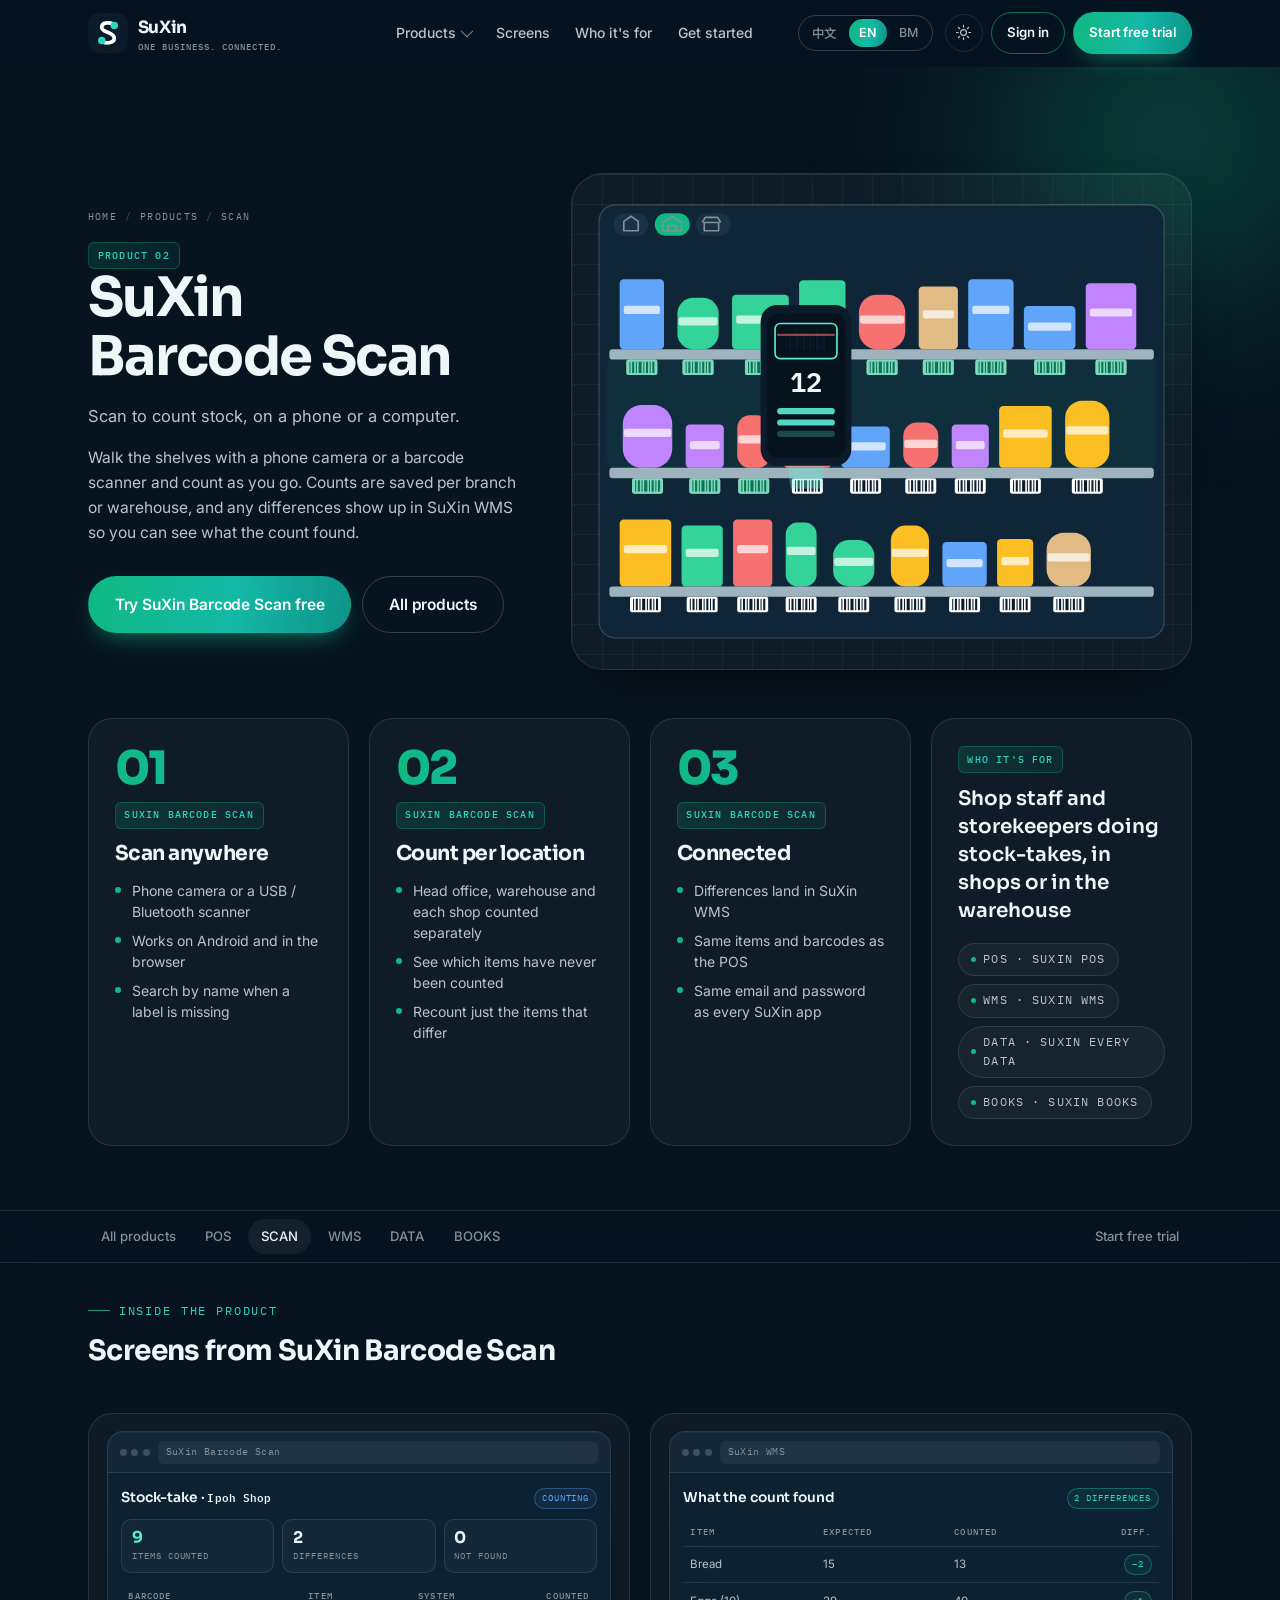
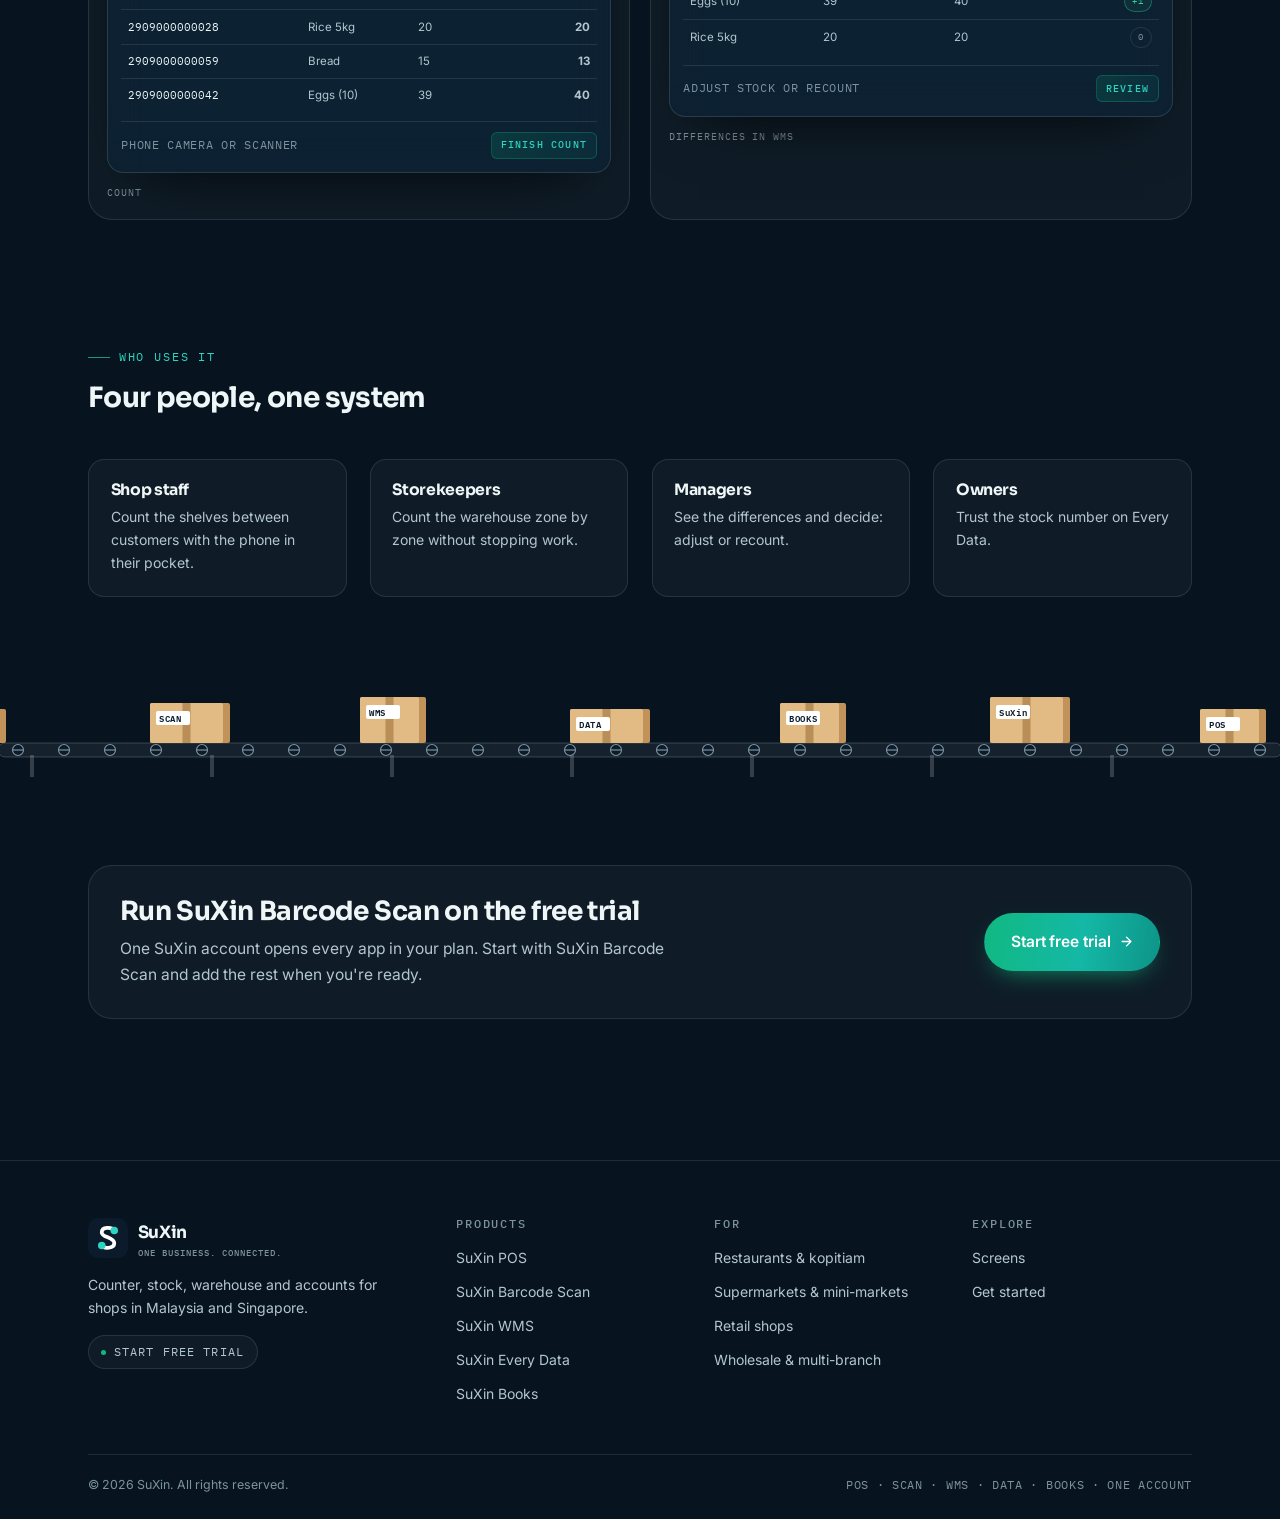
==== commit 80c780a8: "Make the whole site static: no animation, scroll effects or step cards" ====
--- a/products/barcode-scan/index.html
+++ b/products/barcode-scan/index.html
@@ -17,9 +17,9 @@
 <link rel="preconnect" href="https://fonts.gstatic.com" crossorigin="anonymous"/>
 <link rel="stylesheet" href="https://fonts.googleapis.com/css2?family=Sora:wght@400;500;600;700;800&amp;family=Inter:wght@400;500;600;700&amp;family=IBM+Plex+Mono:wght@400;500;600&amp;family=Noto+Sans+SC:wght@400;500;700&amp;display=swap"/>
 <link rel="stylesheet" href="../../assets/site.css?v=a7d32435"/>
-<link rel="stylesheet" href="../../assets/suxin.css?v=b6dadbbd"/>
-<link rel="stylesheet" href="../../assets/warehouse.css?v=e04f817f"/>
-<link rel="stylesheet" href="../../assets/product-scenes.css?v=6a71317b"/>
+<link rel="stylesheet" href="../../assets/suxin.css?v=ca04127d"/>
+<link rel="stylesheet" href="../../assets/warehouse.css?v=7db0f1a3"/>
+<link rel="stylesheet" href="../../assets/product-scenes.css?v=145aede7"/>
 <script>
   try { var t = localStorage.getItem('suxin-theme'); if (t === 'light') document.documentElement.setAttribute('data-theme', 'light'); } catch (e) {}
   document.documentElement.classList.add('js');
@@ -28,7 +28,6 @@
 <body>
 <!-- Generated by scripts/build_products.py; edit there, not here. -->
 <div class="site">
-<div class="scroll-prog" aria-hidden="true"></div>
 <a href="#main" class="skip">Skip to content</a>
 
 <header class="nav">
@@ -49,7 +48,6 @@
         </div>
       </div>
       <a href="../../#screens">Screens</a>
-      <a href="../../#flow">How it works</a>
       <a href="../../#built-for">Who it's for</a>
       <a href="../../#start">Get started</a>
     </nav>
@@ -78,7 +76,6 @@
     <a class="sub" href="../../products/books/">SuXin Books — Accounts</a>
     <span class="dlabel">Explore</span>
     <a href="../../#screens">Screens</a>
-    <a href="../../#flow">How it works</a>
     <a href="../../#built-for">Who it's for</a>
     <a href="../../#start">Get started</a>
   </nav>
@@ -90,50 +87,52 @@
 <main id="main">
 <div class="page-in" id="top">
 
-<section class="pstory" data-scene="barcode-scan" style="--n:5" aria-label="SuXin Barcode Scan">
+<section class="pstory" data-scene="barcode-scan" data-steps="5" aria-label="SuXin Barcode Scan">
   <div class="pstory-stage">
     <span class="glow ora" style="width:460px;height:460px;top:-160px;right:-120px"></span>
     <div class="wrap pstory-grid">
       <div class="pstory-copy">
-        <div class="pstory-panels">
-        <div class="pstory-panel">
-          <nav class="crumbs" aria-label="Breadcrumb"><a href="../../">Home</a><span>/</span><a href="../../#products">Products</a><span>/</span><span aria-current="page">SCAN</span></nav>
-          <span class="badge mt-4">Product 02</span>
-          <h1 class="h1 mt-4">SuXin Barcode Scan</h1>
-          <p class="lead">Scan to count stock, on a phone or a computer.</p>
-          <p class="muted mt-4 max-w-[56ch] pstory-body">Walk the shelves with a phone camera or a barcode scanner and count as you go. Counts are saved per branch or warehouse, and any differences show up in SuXin WMS so you can see what the count found.</p>
-          <div class="hero-cta mt-[1.5rem]">
-            <a class="btn btn-primary btn-lg" href="../../#start">Try SuXin Barcode Scan free</a>
-            <a class="btn btn-ghost btn-lg" href="../../#products">All products</a>
-          </div>
+        <nav class="crumbs" aria-label="Breadcrumb"><a href="../../">Home</a><span>/</span><a href="../../#products">Products</a><span>/</span><span aria-current="page">SCAN</span></nav>
+        <span class="badge mt-4">Product 02</span>
+        <h1 class="h1 mt-4">SuXin Barcode Scan</h1>
+        <p class="lead">Scan to count stock, on a phone or a computer.</p>
+        <p class="muted mt-4 max-w-[56ch] pstory-body">Walk the shelves with a phone camera or a barcode scanner and count as you go. Counts are saved per branch or warehouse, and any differences show up in SuXin WMS so you can see what the count found.</p>
+        <div class="hero-cta mt-[1.5rem]">
+          <a class="btn btn-primary btn-lg" href="../../#start">Try SuXin Barcode Scan free</a>
+          <a class="btn btn-ghost btn-lg" href="../../#products">All products</a>
         </div>
-        <div class="pstory-panel">
-          <span class="story-num" aria-hidden="true">01</span>
-          <span class="badge">SuXin Barcode Scan</span>
-          <h2 class="h2">Scan anywhere</h2>
-          <ul class="story-list"><li>Phone camera or a USB / Bluetooth scanner</li><li>Works on Android and in the browser</li><li>Search by name when a label is missing</li></ul>
-        </div>
-        <div class="pstory-panel">
-          <span class="story-num" aria-hidden="true">02</span>
-          <span class="badge">SuXin Barcode Scan</span>
-          <h2 class="h2">Count per location</h2>
-          <ul class="story-list"><li>Head office, warehouse and each shop counted separately</li><li>See which items have never been counted</li><li>Recount just the items that differ</li></ul>
-        </div>
-        <div class="pstory-panel">
-          <span class="story-num" aria-hidden="true">03</span>
-          <span class="badge">SuXin Barcode Scan</span>
-          <h2 class="h2">Connected</h2>
-          <ul class="story-list"><li>Differences land in SuXin WMS</li><li>Same items and barcodes as the POS</li><li>Same email and password as every SuXin app</li></ul>
-        </div>
-        <div class="pstory-panel">
-          <span class="badge">Who it's for</span>
-          <p class="story-who">Shop staff and storekeepers doing stock-takes, in shops or in the warehouse</p>
-          <div class="chips mt-[1.1rem]"><a class="chip" href="../../products/pos/"><i class="dot"></i>POS · SuXin POS</a><a class="chip" href="../../products/wms/"><i class="dot"></i>WMS · SuXin WMS</a><a class="chip" href="../../products/every-data/"><i class="dot"></i>DATA · SuXin Every Data</a><a class="chip" href="../../products/books/"><i class="dot"></i>BOOKS · SuXin Books</a></div>
-        </div>
-        </div>
-        <div class="pstory-segs" aria-label="Story steps"><button type="button" aria-label="1 / 5"><i></i></button><button type="button" aria-label="2 / 5"><i></i></button><button type="button" aria-label="3 / 5"><i></i></button><button type="button" aria-label="4 / 5"><i></i></button><button type="button" aria-label="5 / 5"><i></i></button></div>
       </div>
       <div class="pstory-scene"></div>
+    </div>
+  </div>
+</section>
+
+<section class="sec-tight pt-0">
+  <div class="wrap">
+    <div class="grid pfeats">
+      <div class="card pfeat">
+        <span class="story-num" aria-hidden="true">01</span>
+        <span class="badge">SuXin Barcode Scan</span>
+        <h2 class="h3">Scan anywhere</h2>
+        <ul class="story-list"><li>Phone camera or a USB / Bluetooth scanner</li><li>Works on Android and in the browser</li><li>Search by name when a label is missing</li></ul>
+      </div>
+      <div class="card pfeat">
+        <span class="story-num" aria-hidden="true">02</span>
+        <span class="badge">SuXin Barcode Scan</span>
+        <h2 class="h3">Count per location</h2>
+        <ul class="story-list"><li>Head office, warehouse and each shop counted separately</li><li>See which items have never been counted</li><li>Recount just the items that differ</li></ul>
+      </div>
+      <div class="card pfeat">
+        <span class="story-num" aria-hidden="true">03</span>
+        <span class="badge">SuXin Barcode Scan</span>
+        <h2 class="h3">Connected</h2>
+        <ul class="story-list"><li>Differences land in SuXin WMS</li><li>Same items and barcodes as the POS</li><li>Same email and password as every SuXin app</li></ul>
+      </div>
+      <div class="card pfeat">
+        <span class="badge">Who it's for</span>
+        <p class="story-who">Shop staff and storekeepers doing stock-takes, in shops or in the warehouse</p>
+        <div class="chips mt-[1.1rem]"><a class="chip" href="../../products/pos/"><i class="dot"></i>POS · SuXin POS</a><a class="chip" href="../../products/wms/"><i class="dot"></i>WMS · SuXin WMS</a><a class="chip" href="../../products/every-data/"><i class="dot"></i>DATA · SuXin Every Data</a><a class="chip" href="../../products/books/"><i class="dot"></i>BOOKS · SuXin Books</a></div>
+      </div>
     </div>
   </div>
 </section>
@@ -145,13 +144,10 @@
   </div>
 </div>
 
-<section class="sec-tight pt-0 hpin">
-  <div class="hpin-sticky">
+<section class="sec-tight pt-0">
   <div class="wrap">
     <div class="sec-head rv"><span class="eyebrow">Inside the product</span><h2 class="h2 text-[1.75rem]">Screens from SuXin Barcode Scan</h2></div>
-    <div class="grid hpin-track shots"><figure class="card shot rv"><div class="mock"><div class="mock-bar"><span class="dots"><i></i><i></i><i></i></span><span class="url">SuXin Barcode Scan</span></div><div class="mock-body"><div class="mock-row"><span class="mock-h">Stock-take · <span class="code">Ipoh Shop</span></span><span class="st info">Counting</span></div><div class="kpis"><div class="kpi gold"><b>9</b><span>Items counted</span></div><div class="kpi"><b>2</b><span>Differences</span></div><div class="kpi"><b>0</b><span>Not found</span></div></div><table class="tbl"><thead><tr><th>Barcode</th><th>Item</th><th>System</th><th class="text-right">Counted</th></tr></thead><tbody><tr><td><span class="sk">2909000000028</span></td><td>Rice 5kg</td><td>20</td><td class="text-right"><b>20</b></td></tr><tr><td><span class="sk">2909000000059</span></td><td>Bread</td><td>15</td><td class="text-right"><b>13</b></td></tr><tr><td><span class="sk">2909000000042</span></td><td>Eggs (10)</td><td>39</td><td class="text-right"><b>40</b></td></tr></tbody></table><div class="mock-row border-t border-(--line) pt-[0.6rem]"><span class="mono dim">Phone camera or scanner</span><span class="badge">Finish count</span></div></div></div><figcaption class="car-cap">Count</figcaption></figure><figure class="card shot rv"><div class="mock"><div class="mock-bar"><span class="dots"><i></i><i></i><i></i></span><span class="url">SuXin WMS</span></div><div class="mock-body"><div class="mock-row"><span class="mock-h">What the count found</span><span class="st warn">2 differences</span></div><table class="tbl"><thead><tr><th>Item</th><th>Expected</th><th>Counted</th><th class="text-right">Diff.</th></tr></thead><tbody><tr><td>Bread</td><td>15</td><td>13</td><td class="text-right"><span class="st warn">−2</span></td></tr><tr><td>Eggs (10)</td><td>39</td><td>40</td><td class="text-right"><span class="st ok">+1</span></td></tr><tr><td>Rice 5kg</td><td>20</td><td>20</td><td class="text-right"><span class="st">0</span></td></tr></tbody></table><div class="mock-row border-t border-(--line) pt-[0.6rem]"><span class="mono dim">Adjust stock or recount</span><span class="badge">Review</span></div></div></div><figcaption class="car-cap">Differences in WMS</figcaption></figure></div>
-    <div class="hpin-bar" aria-hidden="true"><i></i><b class="hpin-cart"></b></div>
-  </div>
+    <div class="grid shots"><figure class="card shot rv"><div class="mock"><div class="mock-bar"><span class="dots"><i></i><i></i><i></i></span><span class="url">SuXin Barcode Scan</span></div><div class="mock-body"><div class="mock-row"><span class="mock-h">Stock-take · <span class="code">Ipoh Shop</span></span><span class="st info">Counting</span></div><div class="kpis"><div class="kpi gold"><b>9</b><span>Items counted</span></div><div class="kpi"><b>2</b><span>Differences</span></div><div class="kpi"><b>0</b><span>Not found</span></div></div><table class="tbl"><thead><tr><th>Barcode</th><th>Item</th><th>System</th><th class="text-right">Counted</th></tr></thead><tbody><tr><td><span class="sk">2909000000028</span></td><td>Rice 5kg</td><td>20</td><td class="text-right"><b>20</b></td></tr><tr><td><span class="sk">2909000000059</span></td><td>Bread</td><td>15</td><td class="text-right"><b>13</b></td></tr><tr><td><span class="sk">2909000000042</span></td><td>Eggs (10)</td><td>39</td><td class="text-right"><b>40</b></td></tr></tbody></table><div class="mock-row border-t border-(--line) pt-[0.6rem]"><span class="mono dim">Phone camera or scanner</span><span class="badge">Finish count</span></div></div></div><figcaption class="car-cap">Count</figcaption></figure><figure class="card shot rv"><div class="mock"><div class="mock-bar"><span class="dots"><i></i><i></i><i></i></span><span class="url">SuXin WMS</span></div><div class="mock-body"><div class="mock-row"><span class="mock-h">What the count found</span><span class="st warn">2 differences</span></div><table class="tbl"><thead><tr><th>Item</th><th>Expected</th><th>Counted</th><th class="text-right">Diff.</th></tr></thead><tbody><tr><td>Bread</td><td>15</td><td>13</td><td class="text-right"><span class="st warn">−2</span></td></tr><tr><td>Eggs (10)</td><td>39</td><td>40</td><td class="text-right"><span class="st ok">+1</span></td></tr><tr><td>Rice 5kg</td><td>20</td><td>20</td><td class="text-right"><span class="st">0</span></td></tr></tbody></table><div class="mock-row border-t border-(--line) pt-[0.6rem]"><span class="mono dim">Adjust stock or recount</span><span class="badge">Review</span></div></div></div><figcaption class="car-cap">Differences in WMS</figcaption></figure></div>
   </div>
 </section>
 
@@ -207,7 +203,6 @@
       <div><h4>Explore</h4>
         <ul>
           <li><a href="../../#screens">Screens</a></li>
-          <li><a href="../../#flow">How it works</a></li>
           <li><a href="../../#start">Get started</a></li>
         </ul>
       </div>
@@ -217,8 +212,8 @@
 </footer>
 </div>
 <script src="../../assets/i18n.js?v=4875a974" defer></script>
-<script src="../../assets/site.js?v=f52f647a" defer></script>
-<script src="../../assets/warehouse.js?v=8d1aa5b9" defer></script>
-<script src="../../assets/product-scenes.js?v=d5cb7f47" defer></script>
+<script src="../../assets/site.js?v=95e946aa" defer></script>
+<script src="../../assets/warehouse.js?v=5d2173c6" defer></script>
+<script src="../../assets/product-scenes.js?v=34e75564" defer></script>
 </body>
 </html>
--- a/assets/suxin.css
+++ b/assets/suxin.css
@@ -40,3 +40,11 @@
 }
 /* Chinese headings: break between phrases, not in the middle of one */
 html[lang="zh-Hans"] .site :is(.display, .h1, .h2) { word-break: keep-all; text-wrap: balance; }
+
+/* The site is fully static: no animations, transitions, hover lifts, smooth scrolling or
+   scroll-in reveals anywhere, whatever the shared layout system above asks for. */
+html { scroll-behavior: auto !important; }
+.site *, .site *::before, .site *::after { animation: none !important; transition: none !important; }
+.site :is(a, button, .card, .chip, .mega-item):hover,
+.site :is(a, button, .card, .chip, .mega-item):hover * { transform: none !important; }
+html.js .site .rv { opacity: 1 !important; transform: none !important; filter: none !important; }
--- a/assets/warehouse.css
+++ b/assets/warehouse.css
@@ -1,5 +1,5 @@
-/* SuXin homepage: scroll story over the isometric warehouse, plus scroll effects
-   for the rest of the page. Loaded only by index.html, after site.css and suxin.css. */
+/* SuXin homepage: the still isometric warehouse behind the hero, plus shared static
+   pieces (conveyor dividers, feature lists) used by the product pages. No animation. */
 
 /* ---------- warehouse materials (three tones per block: top, left, right) ---------- */
 .site {
@@ -42,11 +42,11 @@
 .wh polygon { stroke-linejoin: round; }
 .wh-grid { fill: none; stroke: #ffffff0d; stroke-width: 1; }
 .wh-lane { fill: var(--wh-lane); fill-opacity: var(--wh-lane-op); }
-.wh-lane-dash { fill: none; stroke: #5eead4; stroke-width: 1.6; stroke-dasharray: 2 10; stroke-linecap: round; opacity: .55; animation: wh-dash 1.6s linear infinite; }
+.wh-lane-dash { fill: none; stroke: #5eead4; stroke-width: 1.6; stroke-dasharray: 2 10; stroke-linecap: round; opacity: .55; }
 .wh-mark { fill: none; stroke: #fbbf2466; stroke-width: 1.4; stroke-dasharray: 6 5; }
 .wh-plate { fill: #ffffff06; stroke: #5eead433; stroke-width: 1; }
 .wh-shoptile { fill: #ffffff0a; }
-.wh-belt-run { fill: none; stroke: #5eead4; stroke-width: 1.2; stroke-dasharray: 3 6; opacity: .5; animation: wh-dash .9s linear infinite reverse; }
+.wh-belt-run { fill: none; stroke: #5eead4; stroke-width: 1.2; stroke-dasharray: 3 6; opacity: .5; }
 .wh-tape { fill: none; stroke: #9a6a34; stroke-width: 2; }
 .wh-brand text { fill: #0d9488; font: 700 .82px var(--f-display); letter-spacing: -.02em; }
 .wh-brand-mark { fill: #10b981; }
@@ -66,15 +66,7 @@
 .wh-armbase { fill: #0b1a27; opacity: .6; }
 .wh-beam { fill: #5eead4; }
 .wh-rotor { fill: #ffffff40; stroke: #ffffff8c; stroke-width: 1; }
-.wh-led { fill: #a7f3d0; animation: wh-blink 1.2s ease-in-out infinite; }
-.wh-ring ellipse { fill: none; stroke: #5eead4; stroke-width: 2; opacity: 0; transform-box: fill-box; transform-origin: center; }
-.wh-ring ellipse.a { fill: #5eead414; stroke-dasharray: 8 6; }
-.wh-ring.on ellipse.a { opacity: .9; animation: wh-spin 14s linear infinite; }
-.wh-ring.on ellipse.b { animation: wh-pulse 2.2s var(--ease) infinite; }
-@keyframes wh-dash { to { stroke-dashoffset: -24; } }
-@keyframes wh-blink { 50% { opacity: .2; } }
-@keyframes wh-pulse { 0% { opacity: .8; transform: scale(.6); } 100% { opacity: 0; transform: scale(1.35); } }
-@keyframes wh-spin { to { stroke-dashoffset: -140; } }
+.wh-led { fill: #a7f3d0; }
 
 /* Light theme: grey warehouse like an architect's drawing, brand-green robots */
 :root[data-theme=light] .site { --wh-lane: #ffffff; --wh-lane-op: 1; --wh-shadow: #0b1b2b26; --wh-screen: #0b1b2b; --wh-legs: #3d5566; }
@@ -92,14 +84,11 @@
 :root[data-theme=light] .wh-shoptile { fill: #ffffff59; }
 :root[data-theme=light] .wh-armbase { fill: #3e4b52; opacity: .35; }
 :root[data-theme=light] .wh-rotor { fill: #0b1b2b26; stroke: #0b1b2b59; }
-:root[data-theme=light] .wh-ring ellipse { stroke: #0d9488; }
-:root[data-theme=light] .wh-ring ellipse.a { fill: #0d948814; }
 
-/* ---------- scroll story layout ---------- */
-.site .story { position: relative; }
-.site .story-stage { position: sticky; top: 0; height: 100vh; height: 100svh; overflow: hidden; z-index: 0; }
-.site .story-scene { position: absolute; inset: 0; opacity: 0; transition: opacity .9s var(--ease); }
-.site .story-stage.is-ready .story-scene { opacity: 1; }
+/* ---------- hero over the warehouse picture ---------- */
+.site .story { position: relative; min-height: 100vh; min-height: 100svh; }
+.site .story-stage { position: absolute; inset: 0; overflow: hidden; z-index: 0; }
+.site .story-scene { position: absolute; inset: 0; }
 .site .story-stage::after {
   content: ""; position: absolute; inset: 0; pointer-events: none;
   background:
@@ -108,36 +97,13 @@
     linear-gradient(180deg, color-mix(in srgb, var(--bg) 70%, transparent) 0%, transparent 18%);
 }
 .site .story-stage .glow { z-index: 0; }
-.site .story-steps { position: relative; z-index: 2; margin-top: -100vh; margin-top: -100svh; pointer-events: none; }
-.site .story-step { min-height: 100vh; min-height: 100svh; display: flex; align-items: center; padding-block: 6rem; }
-.site .story-step:first-child { min-height: calc(100svh - 0px); padding-top: 4rem; }
-.site .story-step :is(a, button, .story-card) { pointer-events: auto; }
+.site .story-steps { position: relative; z-index: 2; pointer-events: none; }
+.site .story-step { min-height: 100vh; min-height: 100svh; display: flex; align-items: center; padding-block: 4rem 6rem; }
+.site .story-step :is(a, button) { pointer-events: auto; }
 .site .story-hero { max-width: 610px; }
 .site .story-hero .lead { max-width: 52ch; margin-top: 1.15rem; }
 .site .story-hero h1 { margin-top: 1.15rem; }
-.site .story-card {
-  max-width: 430px; padding: clamp(1.25rem, 2vw, 1.75rem); border-radius: var(--r-lg);
-  border: 1px solid var(--glass-line); background: var(--glass); box-shadow: var(--shadow);
-  -webkit-backdrop-filter: blur(18px) saturate(1.5); backdrop-filter: blur(18px) saturate(1.5);
-  transition: opacity .5s var(--ease), transform .6s var(--ease-pop);
-}
-html.js .site .story-step:not(.is-active) .story-card { opacity: .28; transform: translateY(14px) scale(.98); }
 .site .story-num { font: 800 clamp(2.6rem, 4.6vw, 3.6rem)/1 var(--f-display); letter-spacing: -.04em; background: var(--grad); -webkit-background-clip: text; background-clip: text; color: transparent; display: block; margin-bottom: .6rem; }
-.site .story-card .h3 { margin-top: .75rem; }
-.site .story-card p { color: var(--tx-2); font-size: var(--fs-sm); margin-top: .6rem; text-wrap: pretty; }
-.site .story-meta { display: flex; align-items: center; gap: .5rem; margin-top: 1rem; padding-top: .85rem; border-top: 1px solid var(--line); font: 500 var(--fs-mono)/1.4 var(--f-mono); letter-spacing: .04em; color: var(--tx-3); }
-.site .story-meta i { width: 7px; height: 7px; border-radius: 50%; background: #22c55e; box-shadow: 0 0 0 4px #22c55e26; flex: none; }
-.site .story-card .link-arrow { margin-top: .9rem; display: inline-flex; }
-
-.site .story-rail { position: absolute; right: clamp(.75rem, 2vw, 1.75rem); top: 50%; transform: translateY(-50%); z-index: 3; display: flex; flex-direction: column; gap: .45rem; }
-.site .story-rail a { width: 30px; height: 30px; border-radius: 50%; display: grid; place-items: center; font: 600 .6rem/1 var(--f-mono); color: var(--tx-3); border: 1px solid var(--line-strong); background: var(--glass); -webkit-backdrop-filter: blur(10px); backdrop-filter: blur(10px); transition: all .3s var(--ease); }
-.site .story-rail a:hover { color: var(--tx); border-color: var(--tx-3); }
-.site .story-rail a.on { color: #fff; background: var(--grad); border-color: transparent; transform: scale(1.12); box-shadow: 0 8px 18px -8px #10b981e6; }
-
-.site .scroll-hint { display: inline-flex; align-items: center; gap: .7rem; margin-top: 2.2rem; font: 500 var(--fs-mono)/1 var(--f-mono); letter-spacing: .14em; text-transform: uppercase; color: var(--tx-3); }
-.site .scroll-hint .mouse { width: 20px; height: 32px; border: 1.5px solid var(--tx-3); border-radius: 12px; position: relative; }
-.site .scroll-hint .mouse::after { content: ""; position: absolute; left: 50%; top: 6px; width: 3px; height: 7px; margin-left: -1.5px; border-radius: 2px; background: var(--gold); animation: wh-wheel 1.8s var(--ease) infinite; }
-@keyframes wh-wheel { 0% { opacity: 0; transform: translateY(-3px); } 30% { opacity: 1; } 100% { opacity: 0; transform: translateY(10px); } }
 
 @media (width <= 900px) {
   .site .story-stage::after {
@@ -147,34 +113,10 @@
   }
   .site .story-step { align-items: flex-end; padding-block: 4rem 2.5rem; }
   .site .story-step:first-child { padding-top: 40svh; }
-  .site .story-card { max-width: none; }
   .site .story-num { font-size: 2.1rem; margin-bottom: .3rem; }
-  .site .story-rail { top: auto; bottom: auto; top: 5.2rem; transform: none; flex-direction: row; right: 50%; translate: 50% 0; gap: .35rem; }
-  .site .story-rail a { width: 24px; height: 24px; font-size: .52rem; }
-  .site .scroll-hint { display: none; }
 }
 
-/* ---------- page-wide scroll effects ---------- */
-.site .scroll-prog { position: fixed; top: 0; left: 0; right: 0; height: 3px; z-index: 120; background: var(--grad); transform-origin: 0 50%; transform: scaleX(0); pointer-events: none; }
-
-@media (prefers-reduced-motion: no-preference) {
-  html.js .site .rv:not([data-in]) { opacity: 0; transform: translateY(46px) scale(.97); filter: blur(4px); }
-  html.js .site .rv[data-in] { transition: opacity .8s var(--ease), transform .9s var(--ease-pop), filter .8s var(--ease); }
-}
-
-/* Products: pinned, and the cards slide sideways as you scroll (wide screens) */
-.site .hpin.is-on { padding-block: 0; }
-.site .hpin.is-on .hpin-sticky { position: sticky; top: 0; height: 100vh; height: 100svh; display: flex; flex-direction: column; justify-content: center; overflow: hidden; padding-top: 66px; }
-.site .hpin.is-on .hpin-track { display: flex; gap: 1.25rem; width: max-content; will-change: transform; padding-right: var(--gutter); }
-.site .hpin.is-on .hpin-track > .card { width: 350px; flex: none; }
-.site .hpin.is-on .sec-head { margin-bottom: clamp(1rem, 2vw, 1.75rem); gap: .6rem; max-width: none; }
-.site .hpin.is-on .sec-head .lead { display: none; }
-@media (height < 820px) { .site .hpin.is-on .h2 { font-size: clamp(1.5rem, 2.4vw, 2rem); } }
-.site .hpin-bar { display: none; }
-.site .hpin.is-on .hpin-bar { display: block; height: 3px; border-radius: 3px; background: var(--surface-2); margin-top: 1.5rem; overflow: hidden; }
-.site .hpin-bar i { display: block; height: 100%; width: 100%; background: var(--grad); transform-origin: 0 50%; transform: scaleX(0); }
-
-/* Conveyor belt divider: cartons move as the page scrolls */
+/* Conveyor belt divider (still picture) */
 .site .belt { position: relative; height: 92px; overflow: hidden; margin-block: clamp(.5rem, 2vw, 1.5rem); }
 .site .belt svg { position: absolute; left: 0; bottom: 0; width: 100%; height: 92px; display: block; }
 .site .belt .rail { fill: var(--surface-2); stroke: var(--line-strong); }
@@ -187,30 +129,13 @@
 .site .belt .ctn-label { fill: #0b1b2b; font: 600 9px var(--f-mono); letter-spacing: .08em; }
 .site .belt .ctn-tag { fill: #fff; }
 
-/* Cards in a pinned track tilt and lift as they pass the middle of the screen */
-.site .hpin.is-on .hpin-track { perspective: 1400px; }
-.site .hpin.is-on .hpin-track > * { transform-origin: 50% 60%; transition: transform .18s linear, opacity .18s linear, border-color .3s, box-shadow .3s; }
-.site .hpin.is-on .hpin-track > .is-focus { border-color: color-mix(in srgb, var(--orange) 55%, transparent); box-shadow: 0 30px 70px -36px #10b981b3; }
-.site .hpin.is-on .hpin-track > .is-focus .glowline { opacity: 1; }
-.site .hpin.is-on .hpin-track > .is-focus .pcard-tag { animation: wh-bob 1.6s var(--ease) infinite; }
-@keyframes wh-bob { 50% { transform: translateY(-4px); } }
-
-/* Progress bar under the track, with a little robot cart carrying a carton */
-.site .hpin.is-on .hpin-bar { overflow: visible; position: relative; margin-top: 2.6rem; }
-.site .hpin-bar i { border-radius: 3px; }
-.site .hpin-cart { display: none; }
-.site .hpin.is-on .hpin-cart { display: block; position: absolute; bottom: 3px; left: 0; width: 34px; height: 30px; margin-left: -17px; pointer-events: none; }
-.site .hpin-cart::before { content: ""; position: absolute; left: 3px; right: 3px; bottom: 0; height: 9px; border-radius: 3px; background: linear-gradient(180deg, #34d399, #0d9488); box-shadow: 0 6px 12px -6px #10b981; }
-.site .hpin-cart::after { content: ""; position: absolute; left: 8px; width: 18px; bottom: 9px; height: 15px; border-radius: 2px; background: linear-gradient(90deg, #e2bb84 0 46%, #9a6a34 46% 54%, #e2bb84 54%); box-shadow: inset -4px 0 0 #c1925a; animation: wh-bob .5s ease-in-out infinite; }
-
-/* Product pages: feature lists in the story cards, screens as a sideways track */
+/* Product pages: feature lists in the story cards, screens in a grid */
 .site .story-list { list-style: none; padding: 0; margin: .9rem 0 0; display: flex; flex-direction: column; gap: .5rem; }
 .site .story-list li { position: relative; padding-left: 1.1rem; font-size: var(--fs-sm); color: var(--tx-2); line-height: 1.5; }
 .site .story-list li::before { content: ""; position: absolute; left: 0; top: .52em; width: 6px; height: 6px; border-radius: 50%; background: var(--orange); }
 .site .story-who { margin-top: .75rem; font: 600 1.08rem/1.4 var(--f-display); color: var(--tx); }
 .site .story-hero .crumbs { margin-bottom: .25rem; }
 .site .story-hero .badge { display: inline-flex; }
-.site .shots { grid-template-columns: 1fr; gap: 1.25rem; }
+.site .shots { grid-template-columns: repeat(auto-fit, minmax(min(100%, 360px), 1fr)); gap: 1.25rem; }
 .site .shot { margin: 0; padding: clamp(.8rem, 1.6vw, 1.1rem); }
 .site .shot .car-cap { margin-top: .75rem; }
-.site .hpin.is-on .hpin-track > .shot { width: min(640px, 58vw); }
--- a/assets/product-scenes.css
+++ b/assets/product-scenes.css
@@ -1,41 +1,24 @@
-/* Product pages: pinned split screen. The copy on the left swaps step by step while
-   the product's own animated scene on the right plays along with the scroll. */
+/* Product pages: intro on the left, the product's still scene on the right, then the
+   feature cards in a grid. Nothing moves. */
 
 .site .pstory { position: relative; }
-html.js .site .pstory { height: calc(var(--n) * 90svh + 10svh); }
-.site .pstory-stage { position: relative; overflow: hidden; padding-block: 3rem; }
-html.js .site .pstory-stage { position: sticky; top: 0; height: 100vh; height: 100svh; padding-block: 66px 0; display: flex; align-items: center; }
+.site .pstory-stage { position: relative; overflow: hidden; padding-block: calc(66px + 2.5rem) 3rem; }
 .site .pstory-grid { position: relative; z-index: 1; display: grid; grid-template-columns: minmax(0, .82fr) minmax(0, 1.18fr); align-items: center; gap: clamp(1.5rem, 4vw, 3.5rem); }
+.site .pstory-copy .h1 { margin: 0; }
+.site .pstory-copy .lead { margin-top: 1rem; }
+.site .pstory-copy .badge { display: inline-flex; }
 
-/* Copy: panels stacked in one spot, the active one shown */
-.site .pstory-panels { position: relative; display: grid; gap: 2.5rem; }
-html.js .site .pstory-panels { display: block; min-height: 470px; }
-html.js .site .pstory-panel {
-  position: absolute; inset: 0; display: flex; flex-direction: column; justify-content: center; align-items: flex-start;
-  opacity: 0; visibility: hidden; transform: translateY(36px); filter: blur(6px);
-  transition: opacity .55s var(--ease), transform .7s var(--ease-pop), filter .55s var(--ease), visibility 0s .7s;
-}
-html.js .site .pstory-panel.is-past { transform: translateY(-36px); }
-html.js .site .pstory-panel.is-on { opacity: 1; visibility: visible; transform: none; filter: none; transition-delay: .08s, .08s, .08s, 0s; }
-.site .pstory-panel .h1 { margin: 0; }
-.site .pstory-panel .lead { margin-top: 1rem; }
-.site .pstory-panel .h2 { margin-top: .9rem; max-width: 18ch; }
-.site .pstory-panel .story-list li { font-size: var(--fs-body); }
-.site .pstory-panel .story-num { font-size: clamp(3rem, 6vw, 4.6rem); }
-.site .pstory-panel .story-who { font-size: clamp(1.2rem, 2vw, 1.55rem); max-width: 26ch; }
-
-/* Progress segments, story-style */
-.site .pstory-segs { display: none; }
-html.js .site .pstory-segs { display: flex; gap: .4rem; margin-top: 1.5rem; max-width: 420px; }
-.site .pstory-segs button { flex: 1; height: 22px; display: flex; align-items: center; cursor: pointer; }
-.site .pstory-segs button::before { content: ""; display: block; width: 100%; height: 4px; border-radius: 4px; background: var(--surface-2); }
-.site .pstory-segs button { position: relative; }
-.site .pstory-segs i { position: absolute; left: 0; top: 9px; height: 4px; width: 100%; border-radius: 4px; background: var(--grad); transform-origin: 0 50%; transform: scaleX(0); }
+/* Feature cards */
+.site .pfeats { grid-template-columns: repeat(auto-fit, minmax(min(100%, 260px), 1fr)); gap: 1.25rem; }
+.site .pfeat { padding: clamp(1.25rem, 2vw, 1.6rem); }
+.site .pfeat .story-num { font-size: clamp(2.2rem, 3.6vw, 3rem); }
+.site .pfeat .h3 { margin-top: .75rem; }
+.site .pfeat .story-who { font-size: clamp(1.05rem, 1.6vw, 1.25rem); }
 
 /* Scene frame */
 .site .pstory-scene {
   position: relative; border-radius: var(--r-xl); border: 1px solid var(--line); background: var(--surface);
-  box-shadow: var(--shadow); overflow: hidden; aspect-ratio: 600 / 480; max-height: calc(100svh - 104px); width: 100%; margin-inline: auto;
+  box-shadow: var(--shadow); overflow: hidden; aspect-ratio: 600 / 480; width: 100%; margin-inline: auto;
 }
 .site .pstory-scene::before {
   content: ""; position: absolute; inset: 0; pointer-events: none;
@@ -45,18 +28,9 @@
 .site .ps-svg { position: relative; display: block; width: 100%; height: 100%; }
 
 @media (width <= 900px) {
-  html.js .site .pstory { height: calc(var(--n) * 100svh); }
-  html.js .site .pstory-stage { padding-top: 70px; align-items: flex-start; }
-  .site .pstory-grid { grid-template-columns: 1fr; gap: 1rem; }
-  .site .pstory-scene { order: -1; max-height: 40svh; aspect-ratio: 600 / 440; }
-  html.js .site .pstory-panels { min-height: calc(100svh - 40svh - 150px); }
-  html.js .site .pstory-panel { justify-content: flex-start; }
-  .site .pstory-body, .site .pstory-panel .crumbs { display: none; }
-  .site .pstory-panel .story-num { font-size: 2rem; }
-  .site .pstory-panel .h2 { font-size: 1.45rem; margin-top: .6rem; }
-  .site .pstory-panel .story-list { gap: .3rem; margin-top: .6rem; }
-  .site .pstory-panel .story-list li { font-size: var(--fs-sm); }
-  html.js .site .pstory-segs { margin-top: .75rem; max-width: none; }
+  .site .pstory-stage { padding-top: calc(66px + 1.5rem); }
+  .site .pstory-grid { grid-template-columns: 1fr; gap: 1.5rem; }
+  .site .pstory-scene { aspect-ratio: 600 / 440; }
 }
 
 /* ---------- scene palette (follows the colour theme) ---------- */
